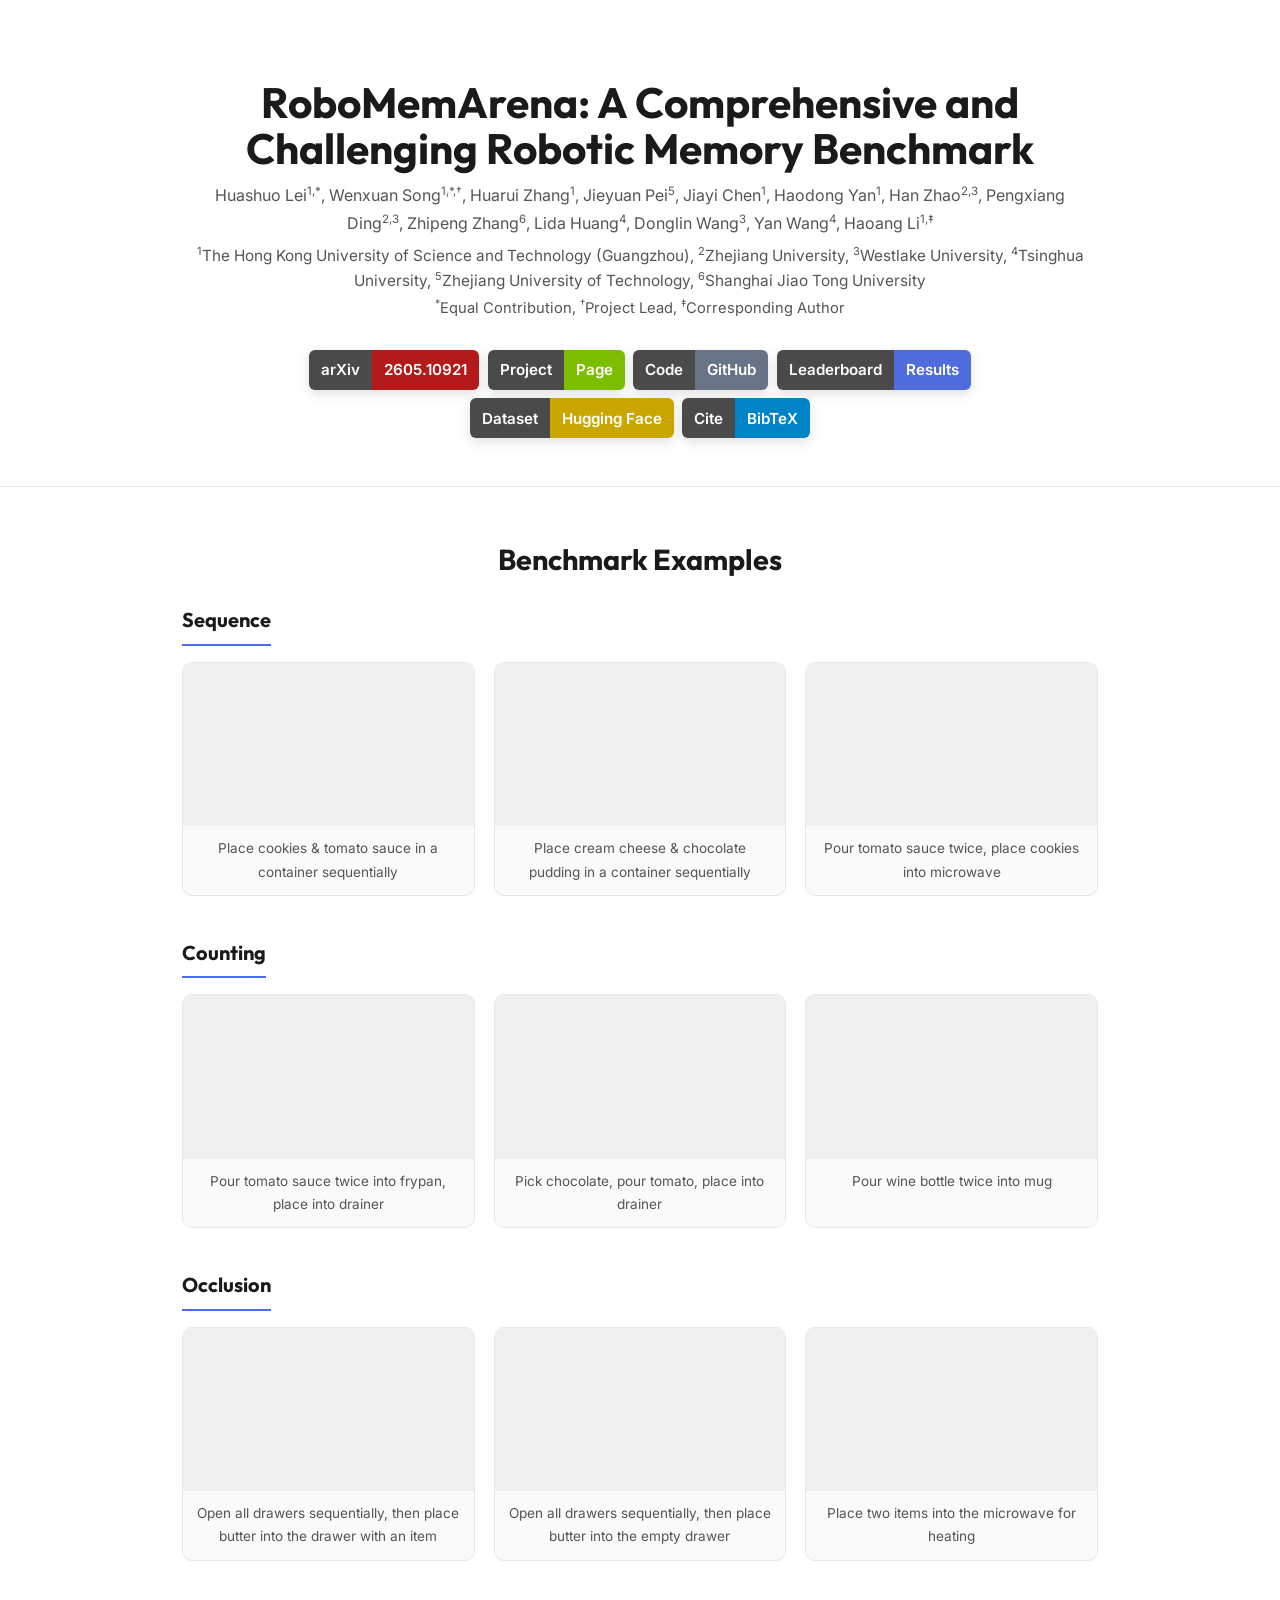
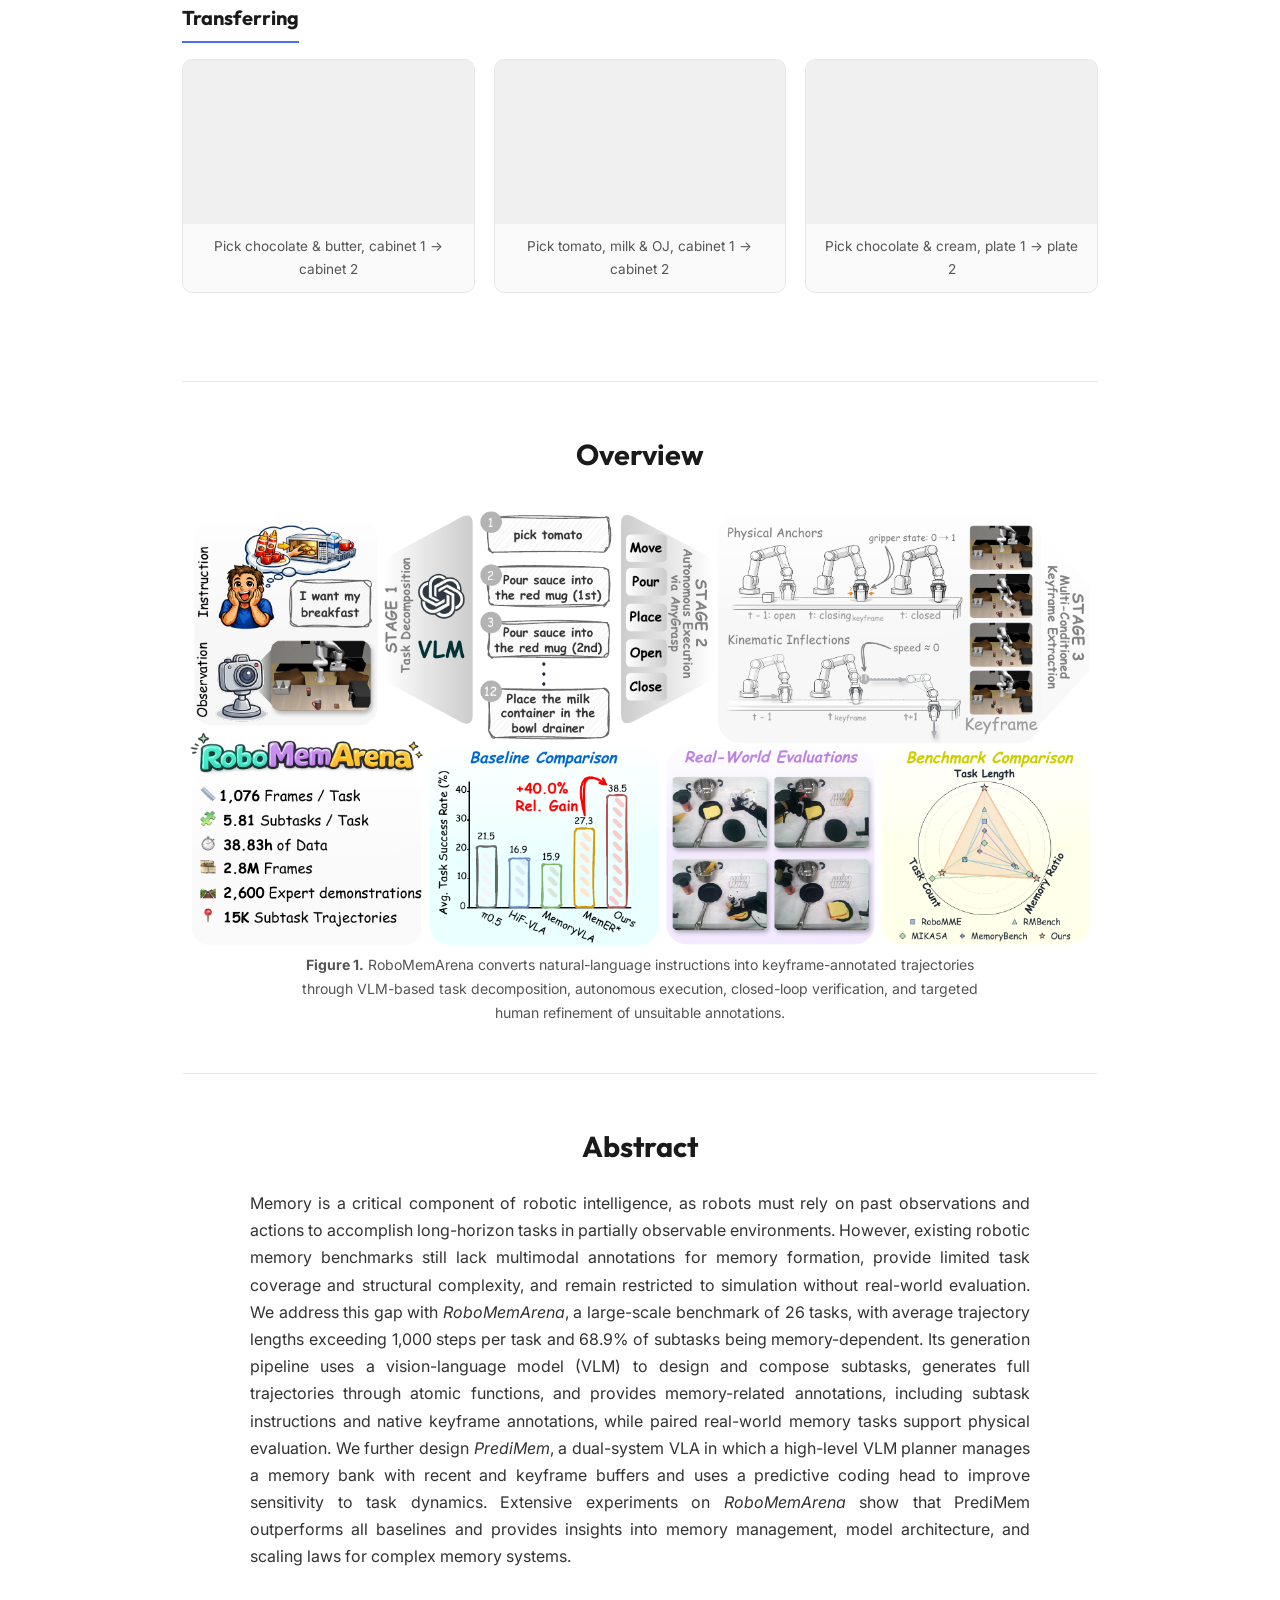
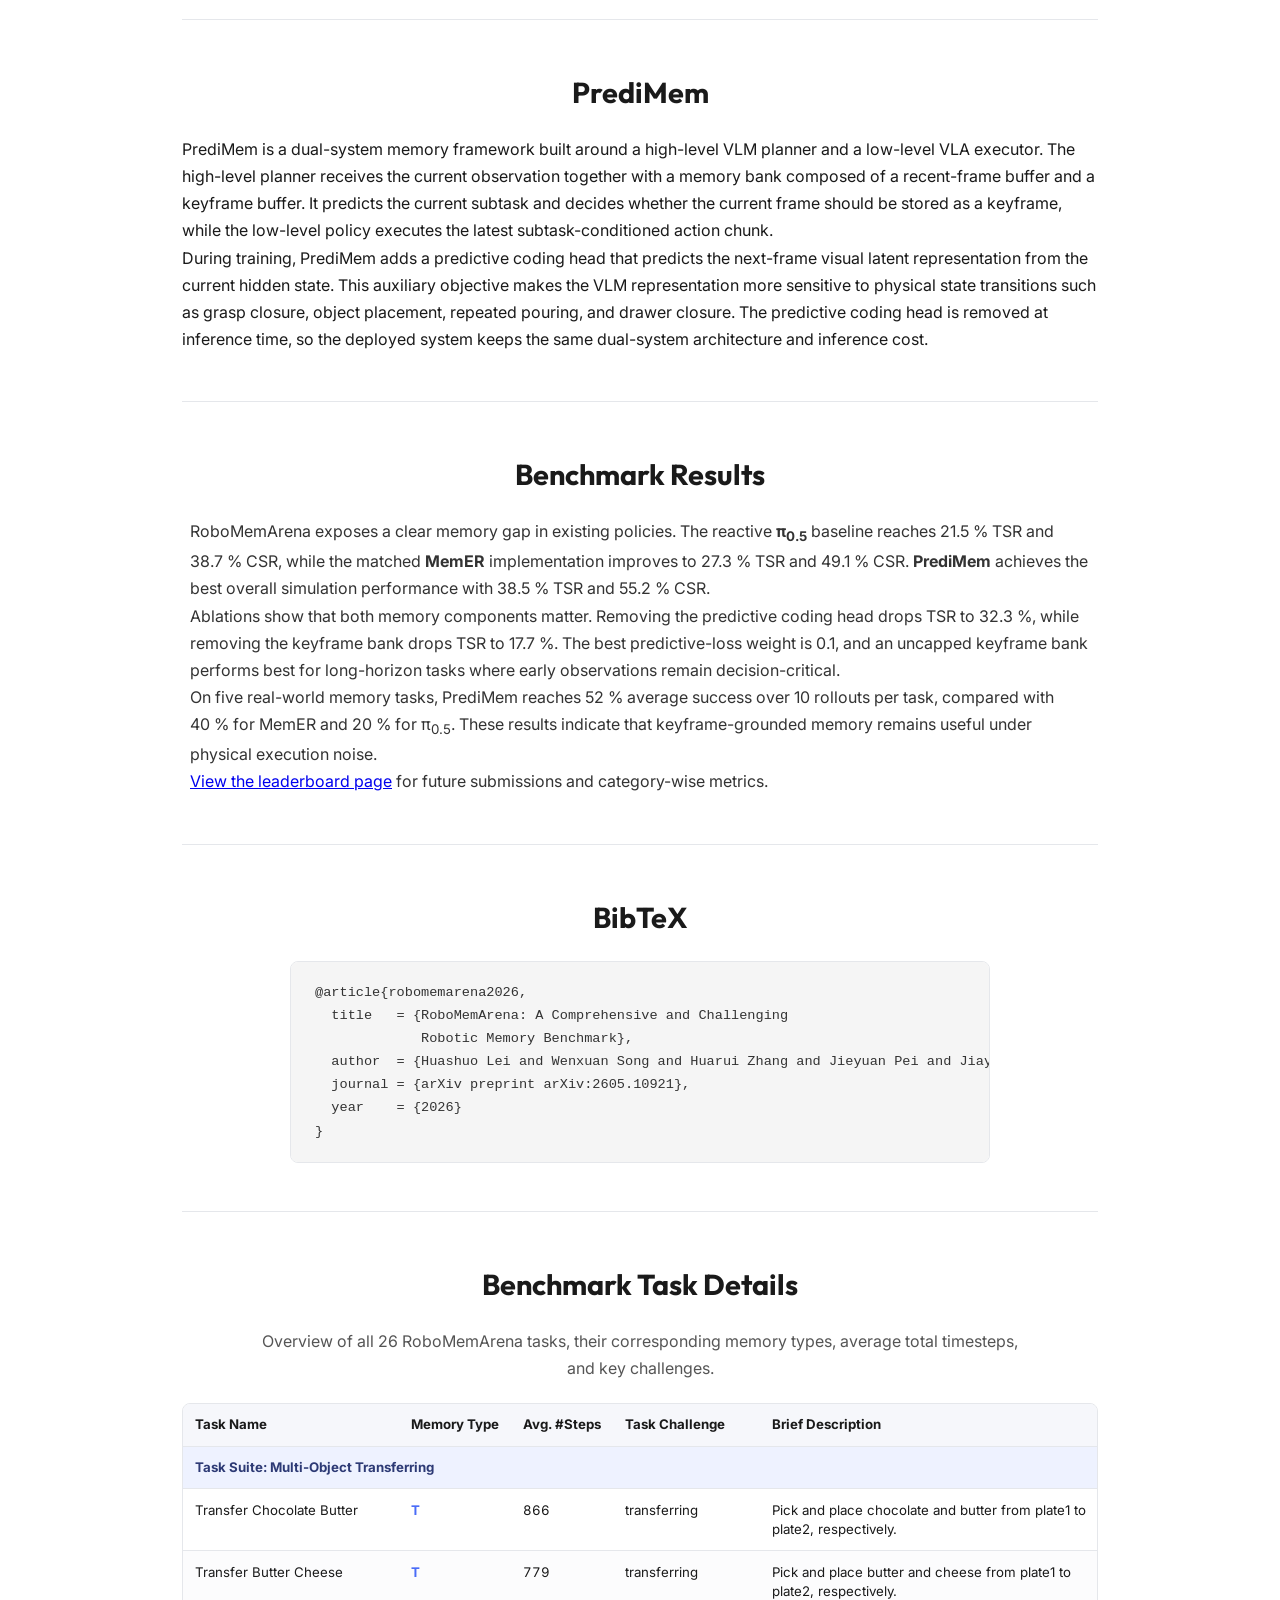
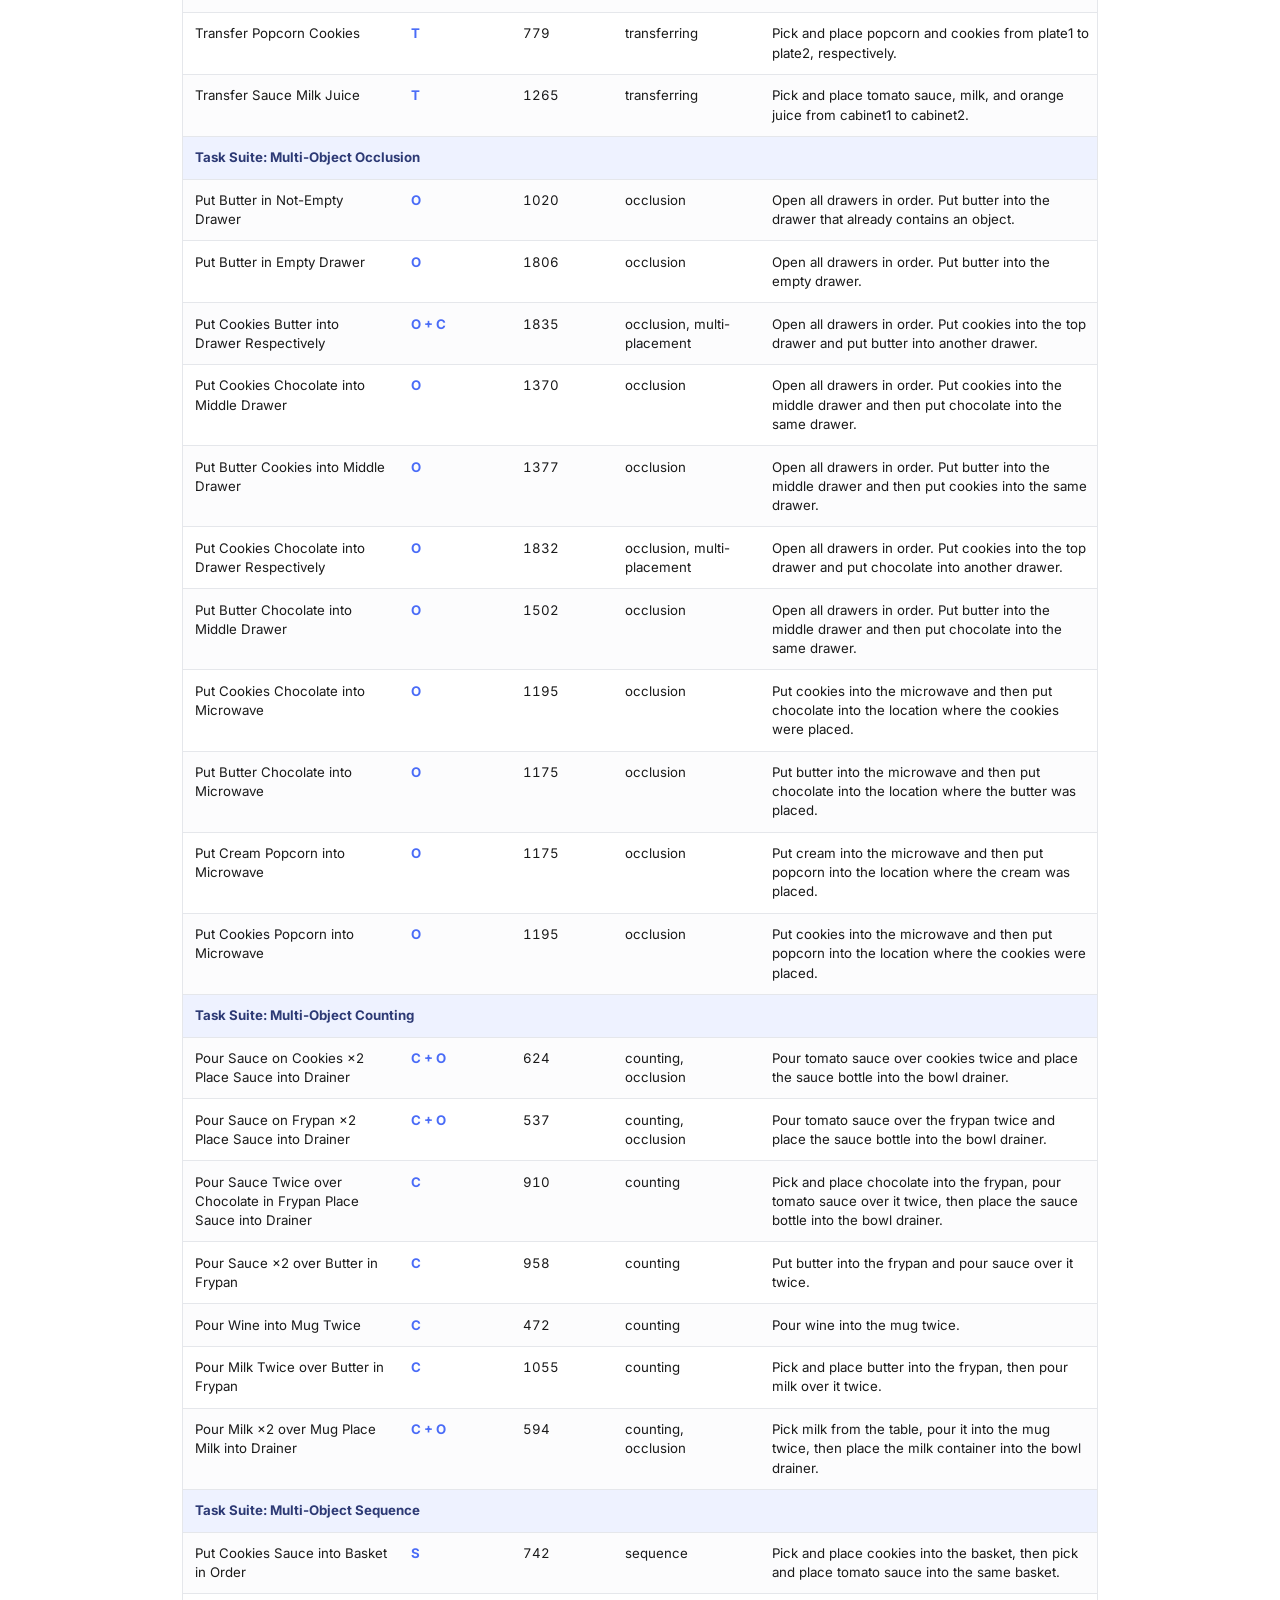
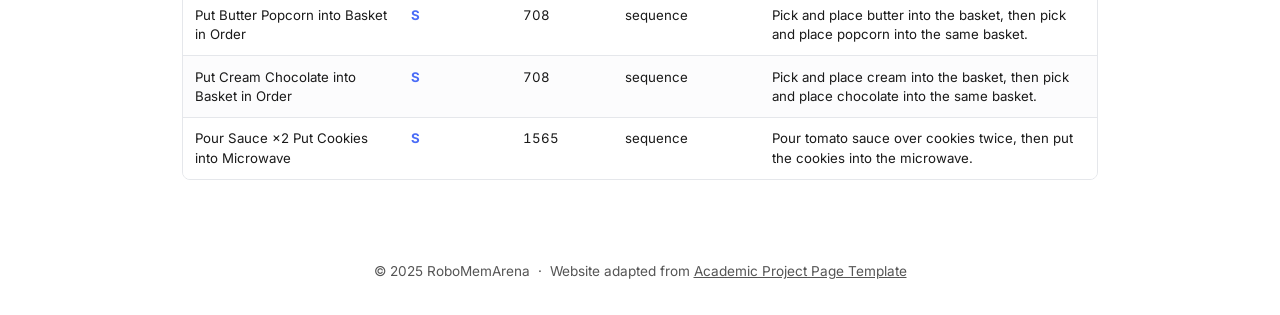
==== index.html @ 5d60f378 "Initial snapshot" ====
<!DOCTYPE html>
<html lang="en">

<head>
    <meta charset="UTF-8">
    <meta name="viewport" content="width=device-width, initial-scale=1.0">
    <title>RoboMemArena: A Comprehensive and Challenging Robotic Memory Benchmark</title>
    <meta name="description"
        content="RoboMemArena: a comprehensive and challenging robotic memory benchmark with 26 tasks across four memory-demand categories and keyframe-annotated expert trajectories.">
    <link rel="stylesheet" href="style.css">
    <link rel="preconnect" href="https://fonts.googleapis.com">
    <link rel="preconnect" href="https://fonts.gstatic.com" crossorigin>
    <link
        href="https://fonts.googleapis.com/css2?family=Inter:wght@300;400;600;700&family=Outfit:wght@400;700&display=swap"
        rel="stylesheet">
</head>

<body>

    <header>
        <div class="container">
            <h1>RoboMemArena: A Comprehensive and Challenging Robotic Memory Benchmark</h1>
            <p class="authors">
                Huashuo Lei<sup>1,*</sup>, Wenxuan Song<sup>1,*,&dagger;</sup>, Huarui Zhang<sup>1</sup>,
                Jieyuan Pei<sup>5</sup>, Jiayi Chen<sup>1</sup>, Haodong Yan<sup>1</sup>,
                Han Zhao<sup>2,3</sup>, Pengxiang Ding<sup>2,3</sup>, Zhipeng Zhang<sup>6</sup>,
                Lida Huang<sup>4</sup>, Donglin Wang<sup>3</sup>, Yan Wang<sup>4</sup>, Haoang Li<sup>1,&#8225;</sup>
            </p>
            <p class="affiliations">
                <sup>1</sup>The Hong Kong University of Science and Technology (Guangzhou), <sup>2</sup>Zhejiang University,
                <sup>3</sup>Westlake University, <sup>4</sup>Tsinghua University,
                <sup>5</sup>Zhejiang University of Technology, <sup>6</sup>Shanghai Jiao Tong University
            </p>
            <p class="author-notes">
                <sup>*</sup>Equal Contribution, <sup>&dagger;</sup>Project Lead, <sup>&#8225;</sup>Corresponding Author
            </p>
            <div class="resource-links" aria-label="RoboMemArena resources">
                <a href="https://arxiv.org/abs/2605.10921" class="resource-pill resource-red" target="_blank" rel="noopener noreferrer">
                    <span class="resource-prefix">arXiv</span>
                    <span class="resource-value">2605.10921</span>
                </a>
                <a href="index.html" class="resource-pill resource-green">
                    <span class="resource-prefix">Project</span>
                    <span class="resource-value">Page</span>
                </a>
                <a href="https://github.com/OpenHelix-Team/RoboMemArena" class="resource-pill resource-slate" target="_blank" rel="noopener noreferrer">
                    <span class="resource-prefix">Code</span>
                    <span class="resource-value">GitHub</span>
                </a>
                <a href="leaderboard.html" class="resource-pill resource-indigo">
                    <span class="resource-prefix">Leaderboard</span>
                    <span class="resource-value">Results</span>
                </a>
                <a href="https://huggingface.co/datasets/RoboMemArenaBenchmark/RoboMemArena" class="resource-pill resource-gold" target="_blank" rel="noopener noreferrer">
                    <span class="resource-prefix">Dataset</span>
                    <span class="resource-value">Hugging Face</span>
                </a>
                <a href="#bibtex" class="resource-pill resource-blue">
                    <span class="resource-prefix">Cite</span>
                    <span class="resource-value">BibTeX</span>
                </a>
            </div>
        </div>
    </header>

    <main class="container">

        <!-- ═══ Benchmark Examples (first) ═══ -->
        <section id="benchmark">
            <h2>Benchmark Examples</h2>

            <div class="category">
                <h3>Sequence</h3>
                <div class="video-grid">
                    <div class="video-item">
                        <video src="videos/task1.mp4" muted loop playsinline></video>
                        <p>Place cookies &amp; tomato sauce in a container sequentially</p>
                    </div>
                    <div class="video-item">
                        <video src="videos/task2.mp4" muted loop playsinline></video>
                        <p>Place cream cheese &amp; chocolate pudding in a container sequentially</p>
                    </div>
                    <div class="video-item">
                        <video src="videos/task3.mp4" muted loop playsinline></video>
                        <p>Pour tomato sauce twice, place cookies into microwave</p>
                    </div>
                </div>
            </div>

            <div class="category">
                <h3>Counting</h3>
                <div class="video-grid">
                    <div class="video-item">
                        <video src="videos/task4.mp4" muted loop playsinline></video>
                        <p>Pour tomato sauce twice into frypan, place into drainer</p>
                    </div>
                    <div class="video-item">
                        <video src="videos/task5.mp4" muted loop playsinline></video>
                        <p>Pick chocolate, pour tomato, place into drainer</p>
                    </div>
                    <div class="video-item">
                        <video src="videos/task6.mp4" muted loop playsinline></video>
                        <p>Pour wine bottle twice into mug</p>
                    </div>
                </div>
            </div>

            <div class="category">
                <h3>Occlusion</h3>
                <div class="video-grid">
                    <div class="video-item">
                        <video src="videos/task7.mp4" muted loop playsinline></video>
                        <p>Open all drawers sequentially, then place butter into the drawer with an item</p>
                    </div>
                    <div class="video-item">
                        <video src="videos/task8.mp4" muted loop playsinline></video>
                        <p>Open all drawers sequentially, then place butter into the empty drawer</p>
                    </div>
                    <div class="video-item">
                        <video src="videos/task9.mp4" muted loop playsinline></video>
                        <p>Place two items into the microwave for heating</p>
                    </div>
                </div>
            </div>

            <div class="category">
                <h3>Transferring</h3>
                <div class="video-grid">
                    <div class="video-item">
                        <video src="videos/task10.mp4" muted loop playsinline></video>
                        <p>Pick chocolate &amp; butter, cabinet 1 → cabinet 2</p>
                    </div>
                    <div class="video-item">
                        <video src="videos/task11.mp4" muted loop playsinline></video>
                        <p>Pick tomato, milk &amp; OJ, cabinet 1 → cabinet 2</p>
                    </div>
                    <div class="video-item">
                        <video src="videos/task12.mp4" muted loop playsinline></video>
                        <p>Pick chocolate &amp; cream, plate 1 → plate 2</p>
                    </div>
                </div>
            </div>
        </section>

        <!-- ═══ Teaser Figure ═══ -->
        <section id="overview">
            <h2>Overview</h2>
            <img src="figures/overview_teaser.png" alt="RoboMemArena Overview" class="teaser-img">
            <p class="caption"><strong>Figure 1.</strong> RoboMemArena converts natural-language instructions into
                keyframe-annotated trajectories through VLM-based task decomposition, autonomous execution,
                closed-loop verification, and targeted human refinement of unsuitable annotations.</p>
        </section>

        <!-- ═══ Abstract ═══ -->
        <section id="abstract">
            <h2>Abstract</h2>
            <p>
                Memory is a critical component of robotic intelligence, as robots must rely on past observations and
                actions to accomplish long-horizon tasks in partially observable environments. However, existing
                robotic memory benchmarks still lack multimodal annotations for memory formation, provide limited task
                coverage and structural complexity, and remain restricted to simulation without real-world evaluation.
                We address this gap with <em>RoboMemArena</em>, a large-scale benchmark of 26 tasks, with average
                trajectory lengths exceeding 1,000 steps per task and 68.9% of subtasks being memory-dependent. Its
                generation pipeline uses a vision-language model (VLM) to design and compose subtasks, generates full
                trajectories through atomic functions, and provides memory-related annotations, including subtask
                instructions and native keyframe annotations, while paired real-world memory tasks support physical
                evaluation. We further design <em>PrediMem</em>, a dual-system VLA in which a high-level VLM planner
                manages a memory bank with recent and keyframe buffers and uses a predictive coding head to improve
                sensitivity to task dynamics. Extensive experiments on <em>RoboMemArena</em> show that PrediMem
                outperforms all baselines and provides insights into memory management, model architecture, and scaling
                laws for complex memory systems.
            </p>
        </section>

        <!-- ═══ Method ═══ -->
        <section id="method">
            <h2>PrediMem</h2>
            <p>
                PrediMem is a dual-system memory framework built around a high-level VLM planner and a low-level VLA
                executor. The high-level planner receives the current observation together with a memory bank composed
                of a recent-frame buffer and a keyframe buffer. It predicts the current subtask and decides whether the
                current frame should be stored as a keyframe, while the low-level policy executes the latest
                subtask-conditioned action chunk.
            </p>
            <p>
                During training, PrediMem adds a predictive coding head that predicts the next-frame visual latent
                representation from the current hidden state. This auxiliary objective makes the VLM representation more
                sensitive to physical state transitions such as grasp closure, object placement, repeated pouring, and
                drawer closure. The predictive coding head is removed at inference time, so the deployed system keeps
                the same dual-system architecture and inference cost.
            </p>
        </section>

        <!-- ═══ Results ═══ -->
        <section id="results">
            <h2>Benchmark Results</h2>
            <div class="results-content">
                <div class="results-text">
                    <p>
                        RoboMemArena exposes a clear memory gap in existing policies. The reactive
                        <strong>&pi;<sub>0.5</sub></strong> baseline reaches 21.5&nbsp;% TSR and 38.7&nbsp;% CSR, while
                        the matched <strong>MemER</strong> implementation improves to 27.3&nbsp;% TSR and 49.1&nbsp;%
                        CSR. <strong>PrediMem</strong> achieves the best overall simulation performance with
                        38.5&nbsp;% TSR and 55.2&nbsp;% CSR.
                    </p>
                    <p>
                        Ablations show that both memory components matter. Removing the predictive coding head drops
                        TSR to 32.3&nbsp;%, while removing the keyframe bank drops TSR to 17.7&nbsp;%. The best
                        predictive-loss weight is 0.1, and an uncapped keyframe bank performs best for long-horizon
                        tasks where early observations remain decision-critical.
                    </p>
                    <p>
                        On five real-world memory tasks, PrediMem reaches 52&nbsp;% average success over 10 rollouts per
                        task, compared with 40&nbsp;% for MemER and 20&nbsp;% for &pi;<sub>0.5</sub>. These results
                        indicate that keyframe-grounded memory remains useful under physical execution noise.
                    </p>
                    <p><a href="leaderboard.html">View the leaderboard page</a> for future submissions and
                        category-wise metrics.</p>
                </div>
            </div>
        </section>

        <!-- ═══ BibTeX ═══ -->
        <section id="bibtex">
            <h2>BibTeX</h2>
            <pre><code>@article{robomemarena2026,
  title   = {RoboMemArena: A Comprehensive and Challenging
             Robotic Memory Benchmark},
  author  = {Huashuo Lei and Wenxuan Song and Huarui Zhang and Jieyuan Pei and Jiayi Chen and Haodong Yan and Han Zhao and Pengxiang Ding and Zhipeng Zhang and Lida Huang and Donglin Wang and Yan Wang and Haoang Li},
  journal = {arXiv preprint arXiv:2605.10921},
  year    = {2026}
}</code></pre>
        </section>

        <!-- ═══ Benchmark Task Details ═══ -->
        <section id="task-details">
            <h2>Benchmark Task Details</h2>
            <p class="section-intro">
                Overview of all 26 RoboMemArena tasks, their corresponding memory types, average total timesteps, and
                key challenges.
            </p>
            <div class="task-table-wrapper">
                <table class="task-table">
                    <thead>
                        <tr>
                            <th>Task Name</th>
                            <th>Memory Type</th>
                            <th>Avg. #Steps</th>
                            <th>Task Challenge</th>
                            <th>Brief Description</th>
                        </tr>
                    </thead>
                    <tbody>
                        <tr class="suite-row">
                            <td colspan="5">Task Suite: Multi-Object Transferring</td>
                        </tr>
                        <tr>
                            <td>Transfer Chocolate Butter</td>
                            <td class="memory-type">T</td>
                            <td class="steps">866</td>
                            <td>transferring</td>
                            <td>Pick and place chocolate and butter from plate1 to plate2, respectively.</td>
                        </tr>
                        <tr>
                            <td>Transfer Butter Cheese</td>
                            <td class="memory-type">T</td>
                            <td class="steps">779</td>
                            <td>transferring</td>
                            <td>Pick and place butter and cheese from plate1 to plate2, respectively.</td>
                        </tr>
                        <tr>
                            <td>Transfer Popcorn Cookies</td>
                            <td class="memory-type">T</td>
                            <td class="steps">779</td>
                            <td>transferring</td>
                            <td>Pick and place popcorn and cookies from plate1 to plate2, respectively.</td>
                        </tr>
                        <tr>
                            <td>Transfer Sauce Milk Juice</td>
                            <td class="memory-type">T</td>
                            <td class="steps">1265</td>
                            <td>transferring</td>
                            <td>Pick and place tomato sauce, milk, and orange juice from cabinet1 to cabinet2.</td>
                        </tr>

                        <tr class="suite-row">
                            <td colspan="5">Task Suite: Multi-Object Occlusion</td>
                        </tr>
                        <tr>
                            <td>Put Butter in Not-Empty Drawer</td>
                            <td class="memory-type">O</td>
                            <td class="steps">1020</td>
                            <td>occlusion</td>
                            <td>Open all drawers in order. Put butter into the drawer that already contains an object.</td>
                        </tr>
                        <tr>
                            <td>Put Butter in Empty Drawer</td>
                            <td class="memory-type">O</td>
                            <td class="steps">1806</td>
                            <td>occlusion</td>
                            <td>Open all drawers in order. Put butter into the empty drawer.</td>
                        </tr>
                        <tr>
                            <td>Put Cookies Butter into Drawer Respectively</td>
                            <td class="memory-type">O + C</td>
                            <td class="steps">1835</td>
                            <td>occlusion, multi-placement</td>
                            <td>Open all drawers in order. Put cookies into the top drawer and put butter into another drawer.</td>
                        </tr>
                        <tr>
                            <td>Put Cookies Chocolate into Middle Drawer</td>
                            <td class="memory-type">O</td>
                            <td class="steps">1370</td>
                            <td>occlusion</td>
                            <td>Open all drawers in order. Put cookies into the middle drawer and then put chocolate into the same drawer.</td>
                        </tr>
                        <tr>
                            <td>Put Butter Cookies into Middle Drawer</td>
                            <td class="memory-type">O</td>
                            <td class="steps">1377</td>
                            <td>occlusion</td>
                            <td>Open all drawers in order. Put butter into the middle drawer and then put cookies into the same drawer.</td>
                        </tr>
                        <tr>
                            <td>Put Cookies Chocolate into Drawer Respectively</td>
                            <td class="memory-type">O</td>
                            <td class="steps">1832</td>
                            <td>occlusion, multi-placement</td>
                            <td>Open all drawers in order. Put cookies into the top drawer and put chocolate into another drawer.</td>
                        </tr>
                        <tr>
                            <td>Put Butter Chocolate into Middle Drawer</td>
                            <td class="memory-type">O</td>
                            <td class="steps">1502</td>
                            <td>occlusion</td>
                            <td>Open all drawers in order. Put butter into the middle drawer and then put chocolate into the same drawer.</td>
                        </tr>
                        <tr>
                            <td>Put Cookies Chocolate into Microwave</td>
                            <td class="memory-type">O</td>
                            <td class="steps">1195</td>
                            <td>occlusion</td>
                            <td>Put cookies into the microwave and then put chocolate into the location where the cookies were placed.</td>
                        </tr>
                        <tr>
                            <td>Put Butter Chocolate into Microwave</td>
                            <td class="memory-type">O</td>
                            <td class="steps">1175</td>
                            <td>occlusion</td>
                            <td>Put butter into the microwave and then put chocolate into the location where the butter was placed.</td>
                        </tr>
                        <tr>
                            <td>Put Cream Popcorn into Microwave</td>
                            <td class="memory-type">O</td>
                            <td class="steps">1175</td>
                            <td>occlusion</td>
                            <td>Put cream into the microwave and then put popcorn into the location where the cream was placed.</td>
                        </tr>
                        <tr>
                            <td>Put Cookies Popcorn into Microwave</td>
                            <td class="memory-type">O</td>
                            <td class="steps">1195</td>
                            <td>occlusion</td>
                            <td>Put cookies into the microwave and then put popcorn into the location where the cookies were placed.</td>
                        </tr>

                        <tr class="suite-row">
                            <td colspan="5">Task Suite: Multi-Object Counting</td>
                        </tr>
                        <tr>
                            <td>Pour Sauce on Cookies &times;2 Place Sauce into Drainer</td>
                            <td class="memory-type">C + O</td>
                            <td class="steps">624</td>
                            <td>counting, occlusion</td>
                            <td>Pour tomato sauce over cookies twice and place the sauce bottle into the bowl drainer.</td>
                        </tr>
                        <tr>
                            <td>Pour Sauce on Frypan &times;2 Place Sauce into Drainer</td>
                            <td class="memory-type">C + O</td>
                            <td class="steps">537</td>
                            <td>counting, occlusion</td>
                            <td>Pour tomato sauce over the frypan twice and place the sauce bottle into the bowl drainer.</td>
                        </tr>
                        <tr>
                            <td>Pour Sauce Twice over Chocolate in Frypan Place Sauce into Drainer</td>
                            <td class="memory-type">C</td>
                            <td class="steps">910</td>
                            <td>counting</td>
                            <td>Pick and place chocolate into the frypan, pour tomato sauce over it twice, then place the sauce bottle into the bowl drainer.</td>
                        </tr>
                        <tr>
                            <td>Pour Sauce &times;2 over Butter in Frypan</td>
                            <td class="memory-type">C</td>
                            <td class="steps">958</td>
                            <td>counting</td>
                            <td>Put butter into the frypan and pour sauce over it twice.</td>
                        </tr>
                        <tr>
                            <td>Pour Wine into Mug Twice</td>
                            <td class="memory-type">C</td>
                            <td class="steps">472</td>
                            <td>counting</td>
                            <td>Pour wine into the mug twice.</td>
                        </tr>
                        <tr>
                            <td>Pour Milk Twice over Butter in Frypan</td>
                            <td class="memory-type">C</td>
                            <td class="steps">1055</td>
                            <td>counting</td>
                            <td>Pick and place butter into the frypan, then pour milk over it twice.</td>
                        </tr>
                        <tr>
                            <td>Pour Milk &times;2 over Mug Place Milk into Drainer</td>
                            <td class="memory-type">C + O</td>
                            <td class="steps">594</td>
                            <td>counting, occlusion</td>
                            <td>Pick milk from the table, pour it into the mug twice, then place the milk container into the bowl drainer.</td>
                        </tr>

                        <tr class="suite-row">
                            <td colspan="5">Task Suite: Multi-Object Sequence</td>
                        </tr>
                        <tr>
                            <td>Put Cookies Sauce into Basket in Order</td>
                            <td class="memory-type">S</td>
                            <td class="steps">742</td>
                            <td>sequence</td>
                            <td>Pick and place cookies into the basket, then pick and place tomato sauce into the same basket.</td>
                        </tr>
                        <tr>
                            <td>Put Butter Popcorn into Basket in Order</td>
                            <td class="memory-type">S</td>
                            <td class="steps">708</td>
                            <td>sequence</td>
                            <td>Pick and place butter into the basket, then pick and place popcorn into the same basket.</td>
                        </tr>
                        <tr>
                            <td>Put Cream Chocolate into Basket in Order</td>
                            <td class="memory-type">S</td>
                            <td class="steps">708</td>
                            <td>sequence</td>
                            <td>Pick and place cream into the basket, then pick and place chocolate into the same basket.</td>
                        </tr>
                        <tr>
                            <td>Pour Sauce &times;2 Put Cookies into Microwave</td>
                            <td class="memory-type">S</td>
                            <td class="steps">1565</td>
                            <td>sequence</td>
                            <td>Pour tomato sauce over cookies twice, then put the cookies into the microwave.</td>
                        </tr>
                    </tbody>
                </table>
            </div>
        </section>

    </main>

    <footer>
        <p>&copy; 2025 RoboMemArena &nbsp;·&nbsp; Website adapted from <a
                href="https://github.com/Diffusion-CoT/reflection2perfection">Academic Project Page Template</a></p>
    </footer>

    <script>
        document.querySelectorAll('video').forEach(v => {
            v.playbackRate = 5;
            v.parentElement.addEventListener('mouseenter', () => { v.playbackRate = 5; v.play(); });
            v.parentElement.addEventListener('mouseleave', () => { v.pause(); v.currentTime = 0; });
        });
    </script>

</body>

</html>
---- style.css ----
:root {
    --bg: #ffffff;
    --text: #1a1a1a;
    --text-secondary: #555;
    --accent: #4a6cf7;
    --border: #e5e7eb;
    --card-bg: #fafafa;
}

* {
    margin: 0;
    padding: 0;
    box-sizing: border-box;
}

body {
    background: var(--bg);
    color: var(--text);
    font-family: 'Inter', -apple-system, BlinkMacSystemFont, sans-serif;
    line-height: 1.7;
    font-size: 16px;
}

h1,
h2,
h3 {
    font-family: 'Outfit', sans-serif;
    font-weight: 700;
}

.container {
    max-width: 980px;
    margin: 0 auto;
    padding: 0 2rem;
}

/* ─── Header ─── */
header {
    padding: 5rem 0 3rem;
    text-align: center;
    border-bottom: 1px solid var(--border);
}

header h1 {
    font-size: 2.65rem;
    line-height: 1.08;
    max-width: 920px;
    margin: 0 auto 0.65rem;
    color: var(--text);
}

.subtitle {
    font-size: 1.15rem;
    color: var(--text-secondary);
    max-width: 700px;
    margin: 0 auto 0.8rem;
}

.authors {
    font-size: 1rem;
    color: var(--text-secondary);
    max-width: 900px;
    margin: 0.45rem auto 0.35rem;
}

.authors sup,
.affiliations sup,
.author-notes sup {
    font-size: 0.72em;
    vertical-align: super;
}

.affiliations,
.author-notes {
    color: var(--text-secondary);
    max-width: 900px;
    margin: 0 auto;
}

.affiliations {
    font-size: 0.96rem;
    line-height: 1.55;
}

.author-notes {
    font-size: 0.92rem;
    margin-top: 0.15rem;
    margin-bottom: 1.5rem;
}

.links {
    display: flex;
    gap: 0.8rem;
    justify-content: center;
    flex-wrap: wrap;
}

.resource-links {
    display: flex;
    justify-content: center;
    flex-wrap: wrap;
    gap: 0.55rem;
    max-width: 860px;
    margin: 1.8rem auto 0;
}

.resource-pill {
    display: inline-flex;
    align-items: stretch;
    overflow: hidden;
    border-radius: 6px;
    color: #fff;
    text-decoration: none;
    font-weight: 600;
    font-size: 0.95rem;
    line-height: 1;
    box-shadow: 0 4px 12px rgba(0, 0, 0, 0.12);
    transition: transform 0.18s ease, box-shadow 0.18s ease;
}

.resource-pill:hover {
    transform: translateY(-2px);
    box-shadow: 0 7px 18px rgba(0, 0, 0, 0.16);
}

.resource-pill.resource-disabled {
    cursor: default;
}

.resource-pill.resource-disabled:hover {
    transform: none;
    box-shadow: 0 4px 12px rgba(0, 0, 0, 0.12);
}

.resource-prefix,
.resource-value {
    display: inline-flex;
    align-items: center;
    min-height: 40px;
    padding: 0.55rem 0.75rem;
    white-space: nowrap;
}

.resource-prefix {
    background: #4a4a4a;
}

.resource-red .resource-value {
    background: #b31b1b;
}

.resource-green .resource-value {
    background: #7dbd00;
}

.resource-indigo .resource-value {
    background: #4f6bdc;
}

.resource-gold .resource-value {
    background: #c9a600;
}

.resource-blue .resource-value {
    background: #0084c8;
}

.resource-slate .resource-value {
    background: #697386;
}

.btn {
    padding: 0.55rem 1.4rem;
    border-radius: 6px;
    text-decoration: none;
    font-weight: 600;
    font-size: 0.9rem;
    color: var(--text);
    border: 1px solid var(--border);
    transition: all 0.2s ease;
}

.btn.primary {
    background: var(--accent);
    color: #fff;
    border-color: var(--accent);
}

.btn:hover {
    transform: translateY(-1px);
    box-shadow: 0 4px 12px rgba(0, 0, 0, 0.08);
}

/* ─── Sections ─── */
section {
    padding: 3rem 0;
    border-bottom: 1px solid var(--border);
}

section:last-child {
    border-bottom: none;
}

section h2 {
    font-size: 1.8rem;
    margin-bottom: 1.2rem;
    text-align: center;
}

/* ─── Teaser ─── */
.teaser-img {
    width: 100%;
    max-width: 900px;
    display: block;
    margin: 2rem auto 0.5rem;
    border-radius: 8px;
}

.caption {
    text-align: center;
    font-size: 0.88rem;
    color: var(--text-secondary);
    max-width: 700px;
    margin: 0 auto;
}

/* ─── Abstract ─── */
#abstract p {
    max-width: 780px;
    margin: 0 auto;
    text-align: justify;
    color: #333;
}

/* ─── Video Grid ─── */
.category {
    margin-bottom: 2.5rem;
}

.category h3 {
    font-size: 1.25rem;
    margin-bottom: 1rem;
    padding-bottom: 0.4rem;
    border-bottom: 2px solid var(--accent);
    display: inline-block;
}

.video-grid {
    display: grid;
    grid-template-columns: repeat(3, 1fr);
    gap: 1.2rem;
}

.video-item {
    background: var(--card-bg);
    border: 1px solid var(--border);
    border-radius: 10px;
    overflow: hidden;
    transition: box-shadow 0.2s ease;
}

.video-item:hover {
    box-shadow: 0 6px 20px rgba(0, 0, 0, 0.08);
}

.video-item video {
    width: 100%;
    aspect-ratio: 16/9;
    object-fit: cover;
    display: block;
    background: #f0f0f0;
}

.video-item p {
    padding: 0.7rem 0.8rem;
    font-size: 0.85rem;
    text-align: center;
    color: var(--text-secondary);
}

/* ─── Task Details ─── */
.section-intro {
    max-width: 760px;
    margin: 0 auto 1.3rem;
    text-align: center;
    color: var(--text-secondary);
}

.task-table-wrapper {
    overflow-x: auto;
    border: 1px solid var(--border);
    border-radius: 8px;
    background: #fff;
}

.task-table {
    width: 100%;
    min-width: 920px;
    border-collapse: collapse;
    font-size: 0.83rem;
    line-height: 1.45;
}

.task-table th,
.task-table td {
    padding: 0.7rem 0.75rem;
    border-bottom: 1px solid var(--border);
    text-align: left;
    vertical-align: top;
}

.task-table th {
    background: #f6f7fb;
    color: var(--text);
    font-weight: 700;
    white-space: nowrap;
}

.task-table tbody tr:last-child td {
    border-bottom: none;
}

.task-table tbody tr:not(.suite-row):nth-child(odd) {
    background: #fcfcfd;
}

.suite-row td {
    background: #eef2ff;
    color: #2d3a75;
    font-weight: 700;
    letter-spacing: 0;
}

.memory-type {
    color: var(--accent);
    font-weight: 700;
    white-space: nowrap;
}

.steps {
    text-align: right;
    font-variant-numeric: tabular-nums;
    white-space: nowrap;
}

/* ─── Method ─── */
.method-grid {
    display: grid;
    grid-template-columns: repeat(2, 1fr);
    gap: 1.5rem;
}

.method-card {
    background: var(--card-bg);
    border: 1px solid var(--border);
    border-radius: 10px;
    padding: 1.5rem;
}

.method-card h3 {
    font-size: 1.1rem;
    margin-bottom: 0.5rem;
    color: var(--accent);
}

.method-card p {
    font-size: 0.92rem;
    color: var(--text-secondary);
}

/* ─── Results ─── */
.results-content {
    display: flex;
    gap: 2rem;
    align-items: center;
    max-width: 900px;
    margin: 0 auto;
}

.results-text {
    flex: 1;
}

.results-text p {
    color: #333;
}

/* ─── BibTeX ─── */
pre {
    background: #f5f5f5;
    padding: 1.2rem 1.5rem;
    border-radius: 8px;
    overflow-x: auto;
    font-size: 0.85rem;
    max-width: 700px;
    margin: 0 auto;
    border: 1px solid var(--border);
}

code {
    color: #333;
    font-family: 'SF Mono', 'Fira Code', monospace;
}

/* ─── Footer ─── */
footer {
    text-align: center;
    padding: 2rem;
    font-size: 0.85rem;
    color: var(--text-secondary);
}

footer a {
    color: var(--text-secondary);
}

/* ─── Responsive ─── */
@media (max-width: 768px) {
    header h1 {
        font-size: 2rem;
        max-width: 100%;
    }

    .video-grid {
        grid-template-columns: 1fr;
    }

    .resource-links {
        gap: 0.45rem;
        max-width: 420px;
    }

    .resource-pill {
        font-size: 0.86rem;
    }

    .resource-prefix,
    .resource-value {
        min-height: 36px;
        padding: 0.5rem 0.62rem;
    }

    .method-grid {
        grid-template-columns: 1fr;
    }

    .results-content {
        flex-direction: column;
    }

}
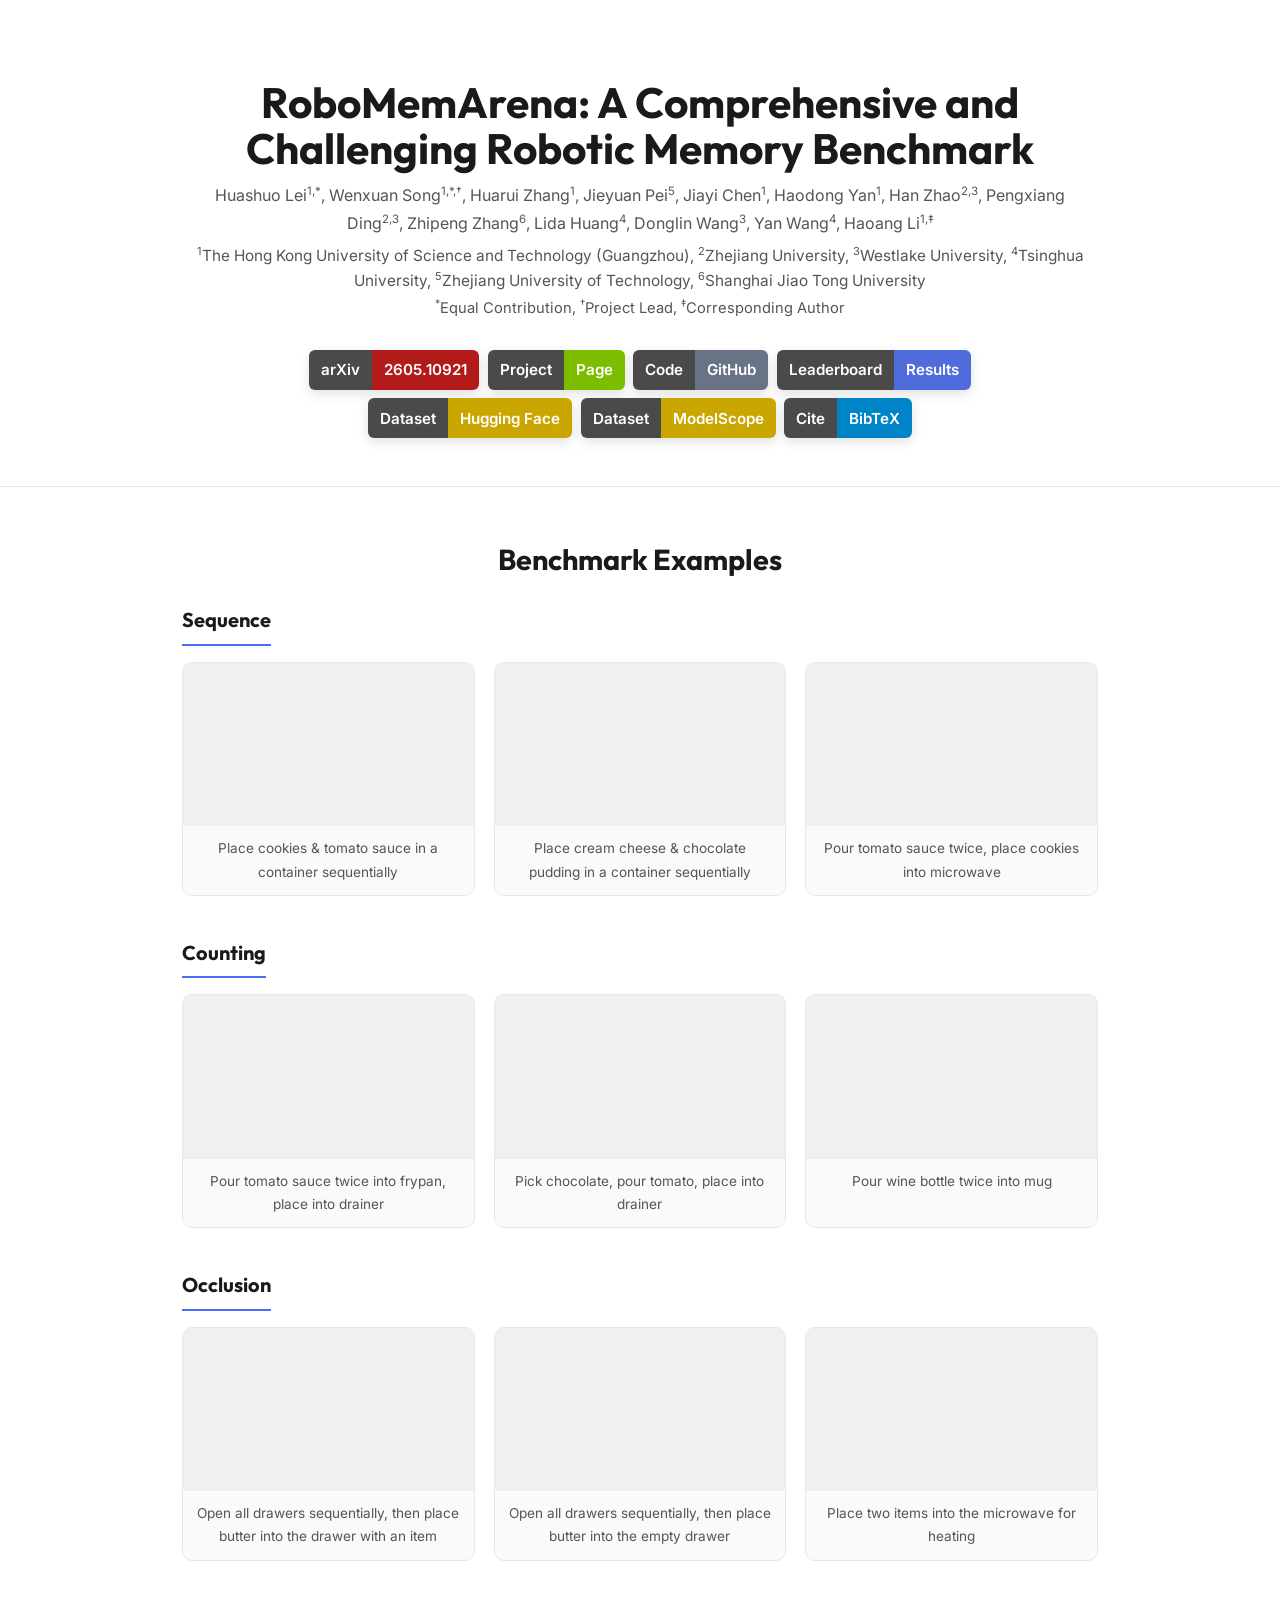
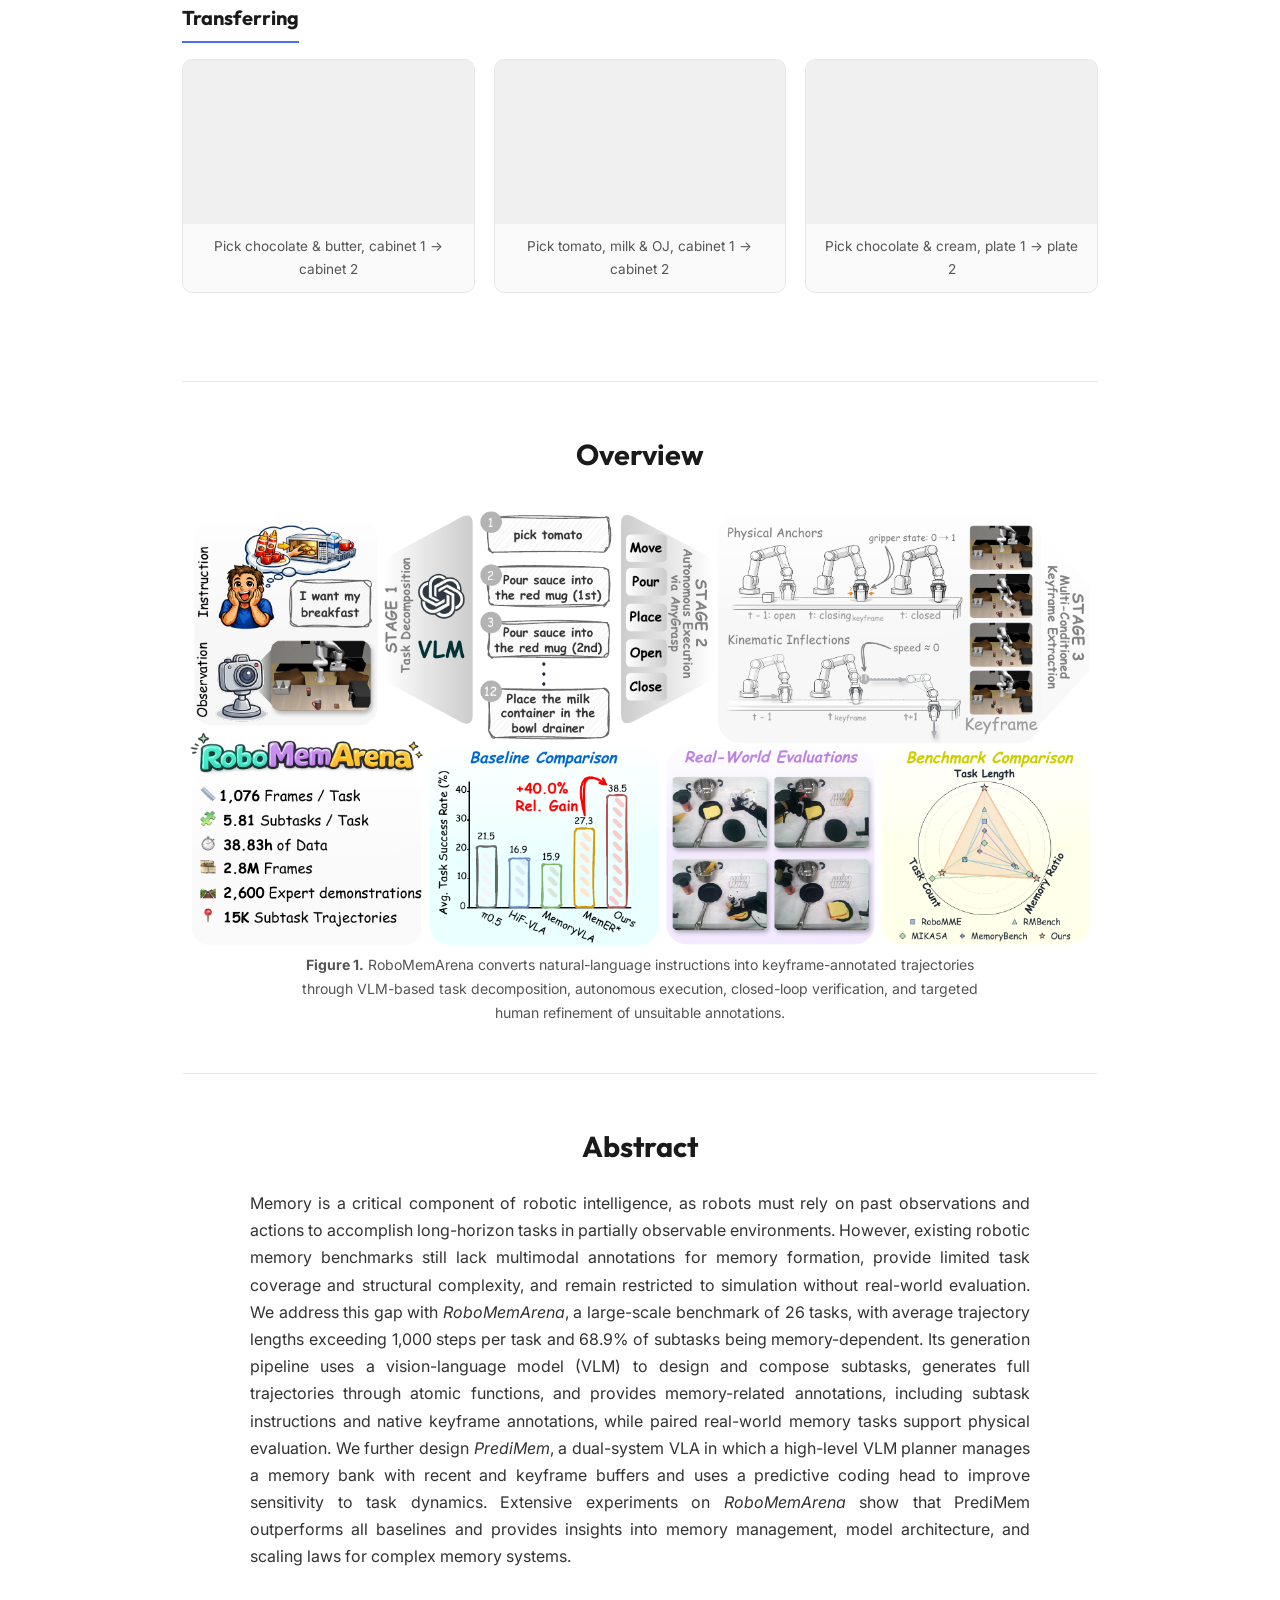
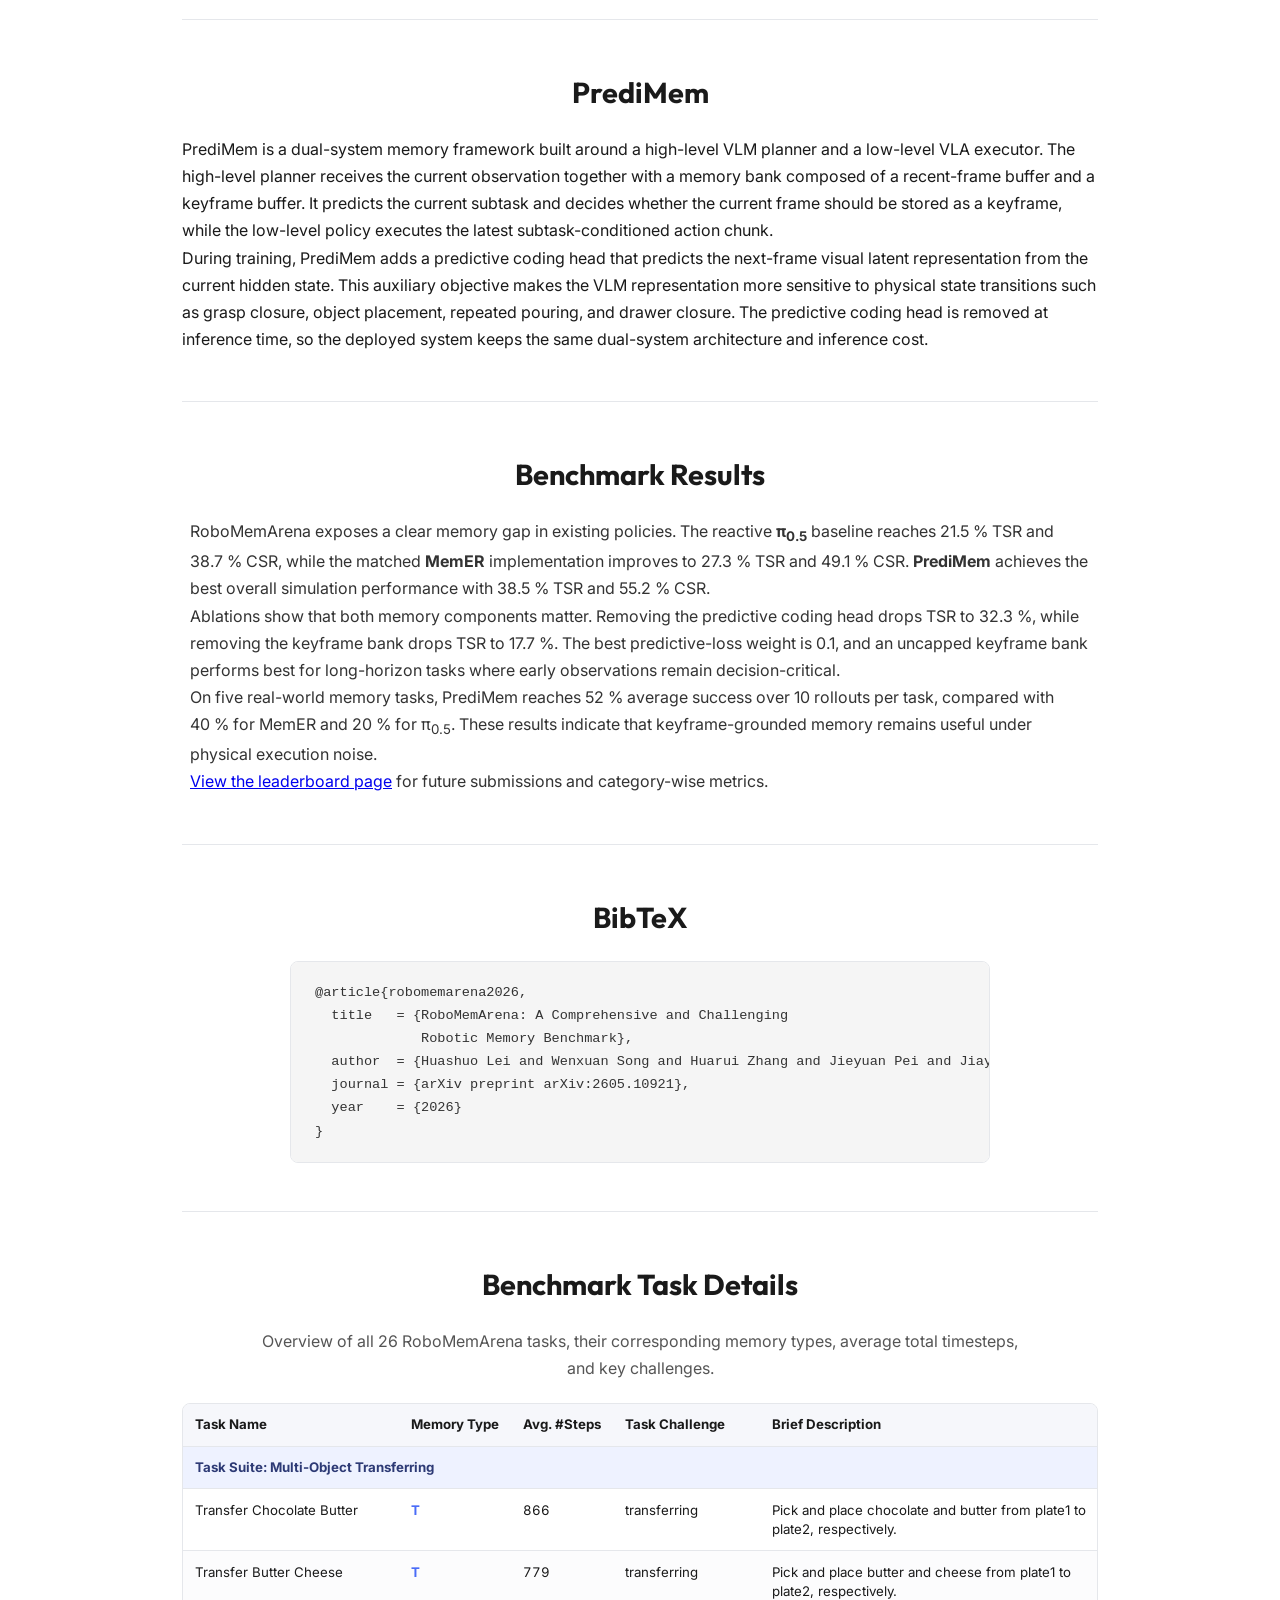
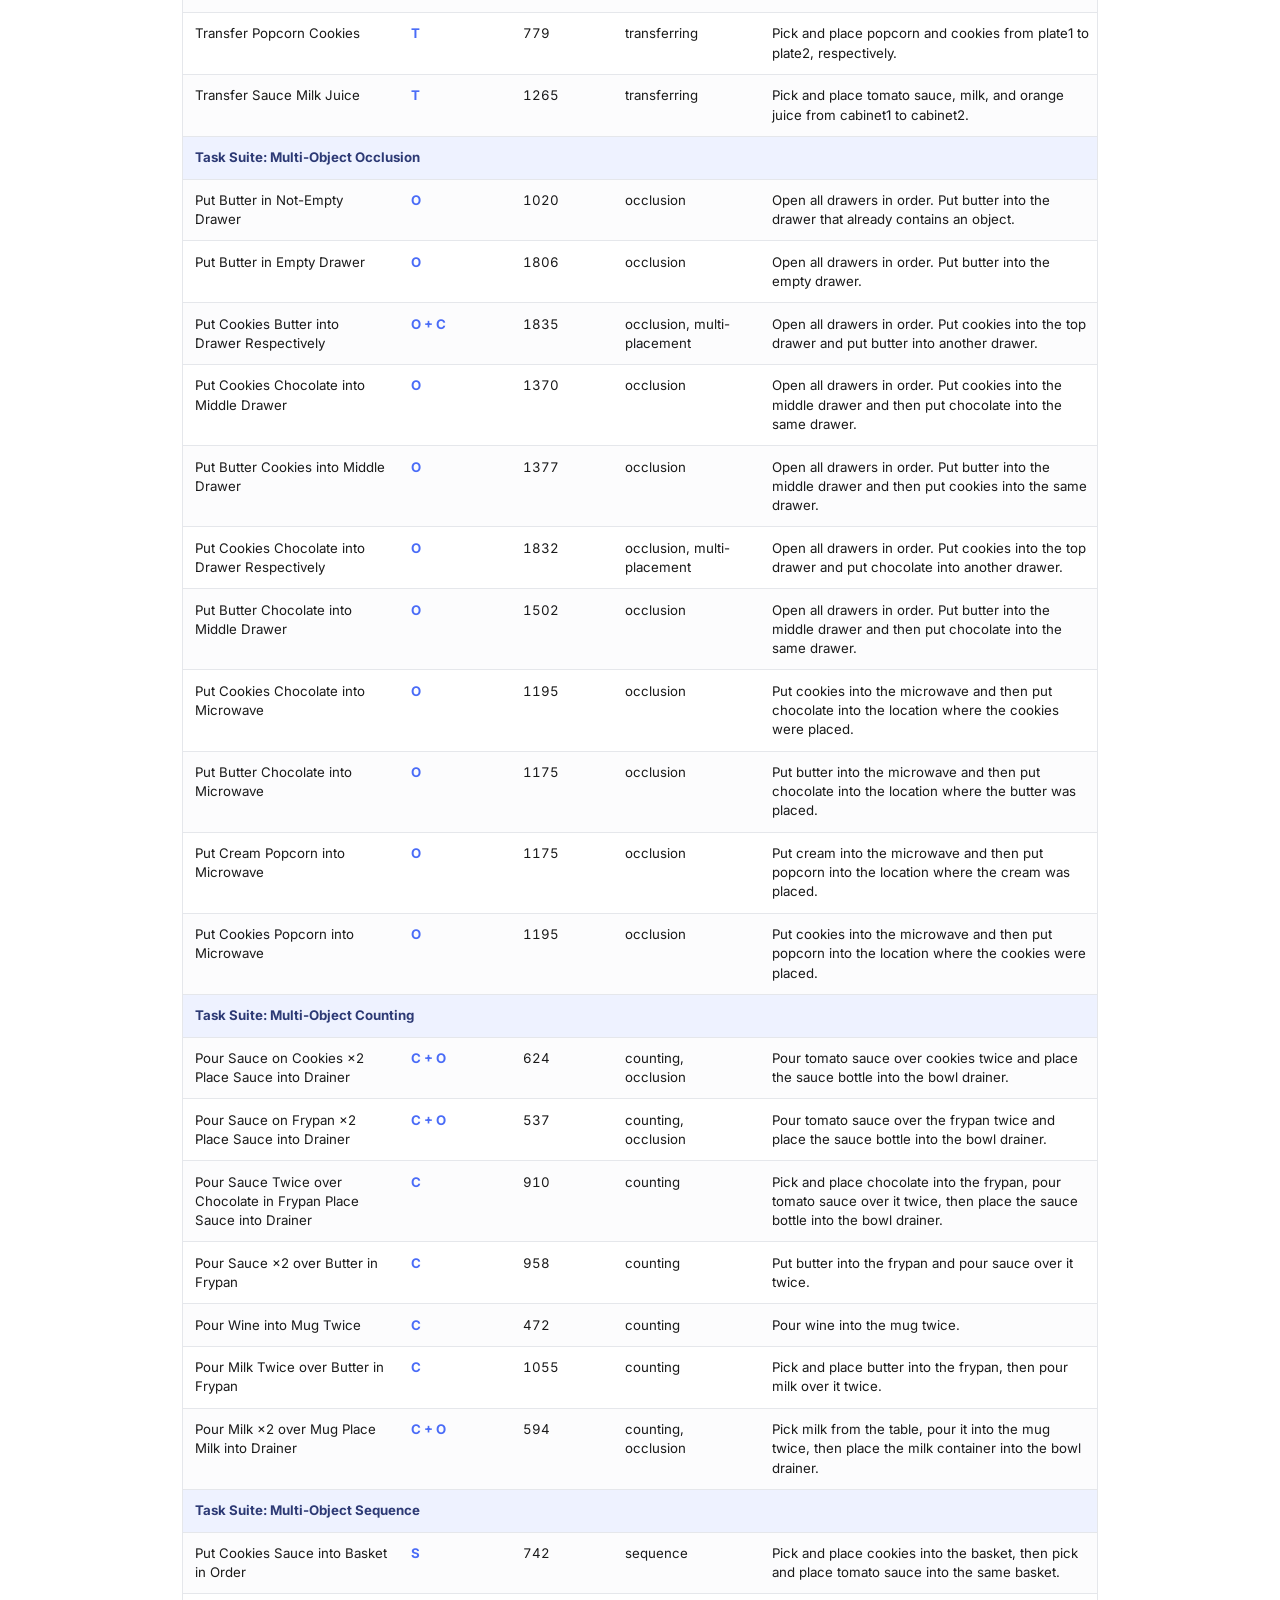
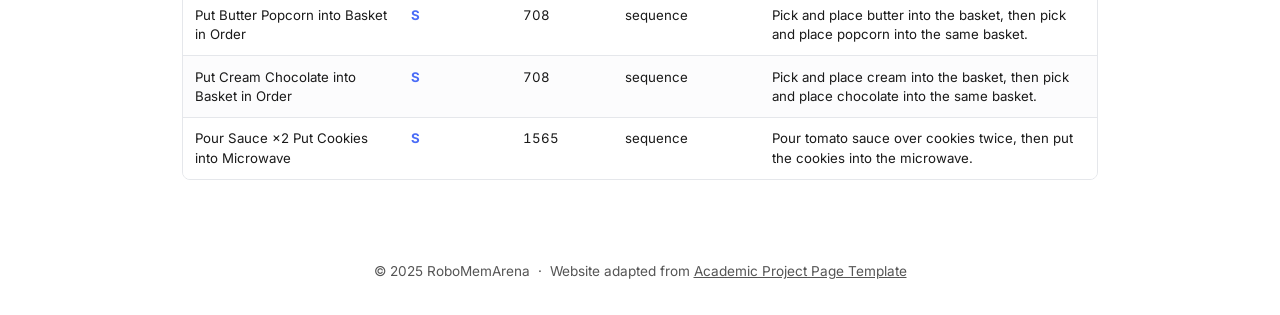
==== commit 32949930: "Add ModelScope dataset link" ====
--- a/index.html
+++ b/index.html
@@ -54,6 +54,10 @@
                 <a href="https://huggingface.co/datasets/RoboMemArenaBenchmark/RoboMemArena" class="resource-pill resource-gold" target="_blank" rel="noopener noreferrer">
                     <span class="resource-prefix">Dataset</span>
                     <span class="resource-value">Hugging Face</span>
+                </a>
+                <a href="https://modelscope.cn/profile/haodong123" class="resource-pill resource-gold" target="_blank" rel="noopener noreferrer">
+                    <span class="resource-prefix">Dataset</span>
+                    <span class="resource-value">ModelScope</span>
                 </a>
                 <a href="#bibtex" class="resource-pill resource-blue">
                     <span class="resource-prefix">Cite</span>
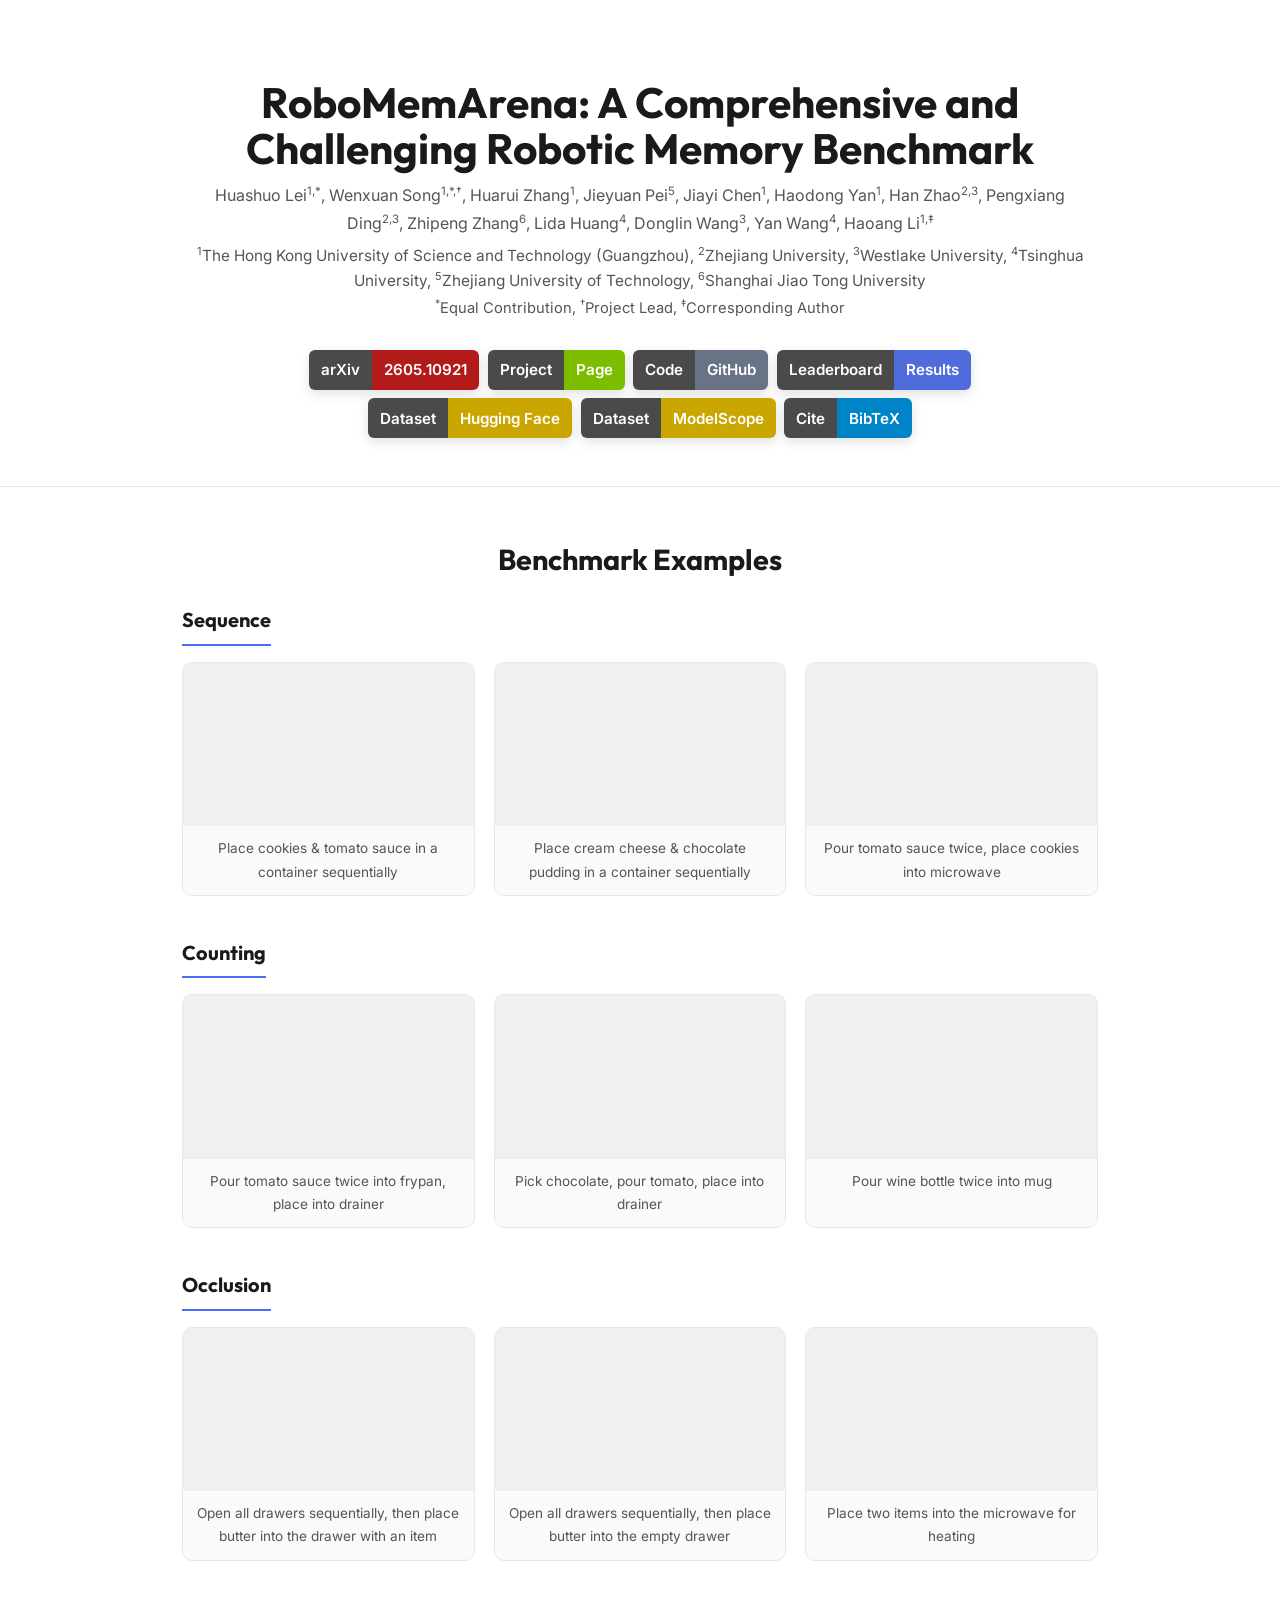
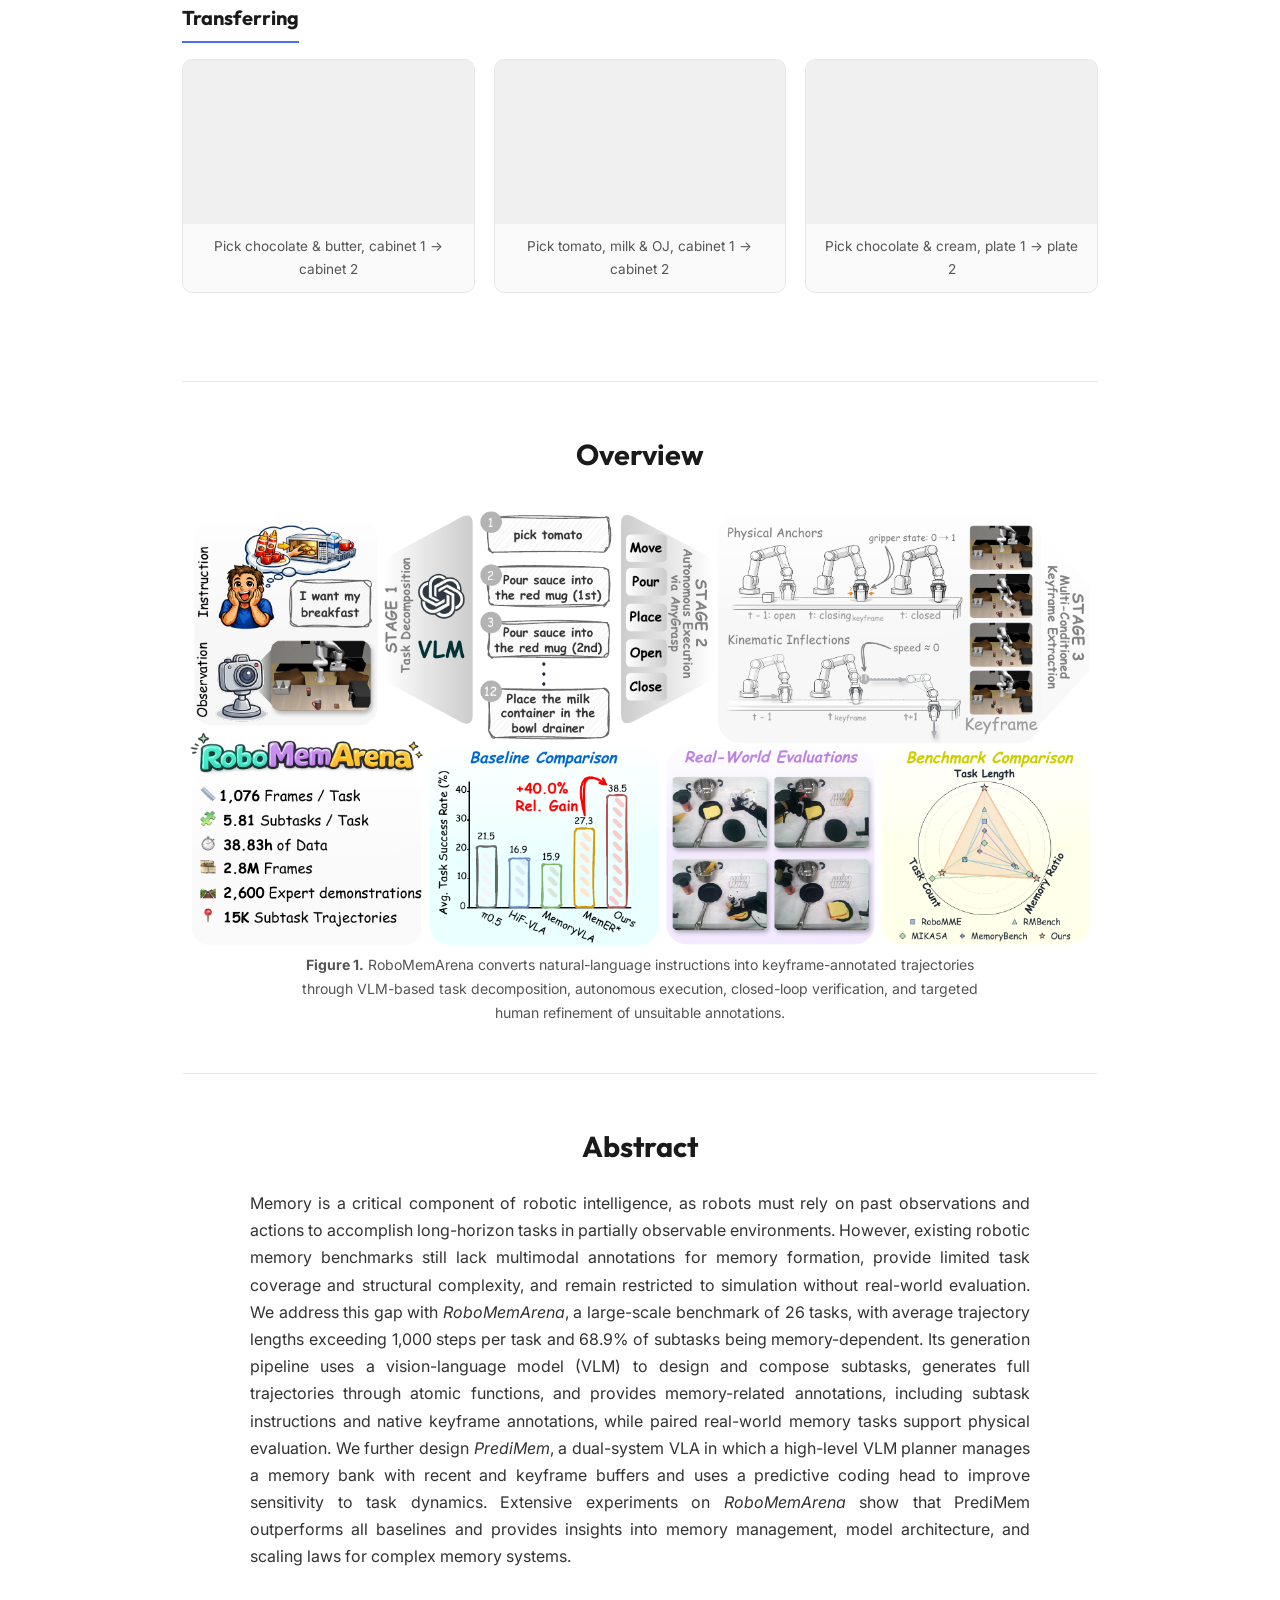
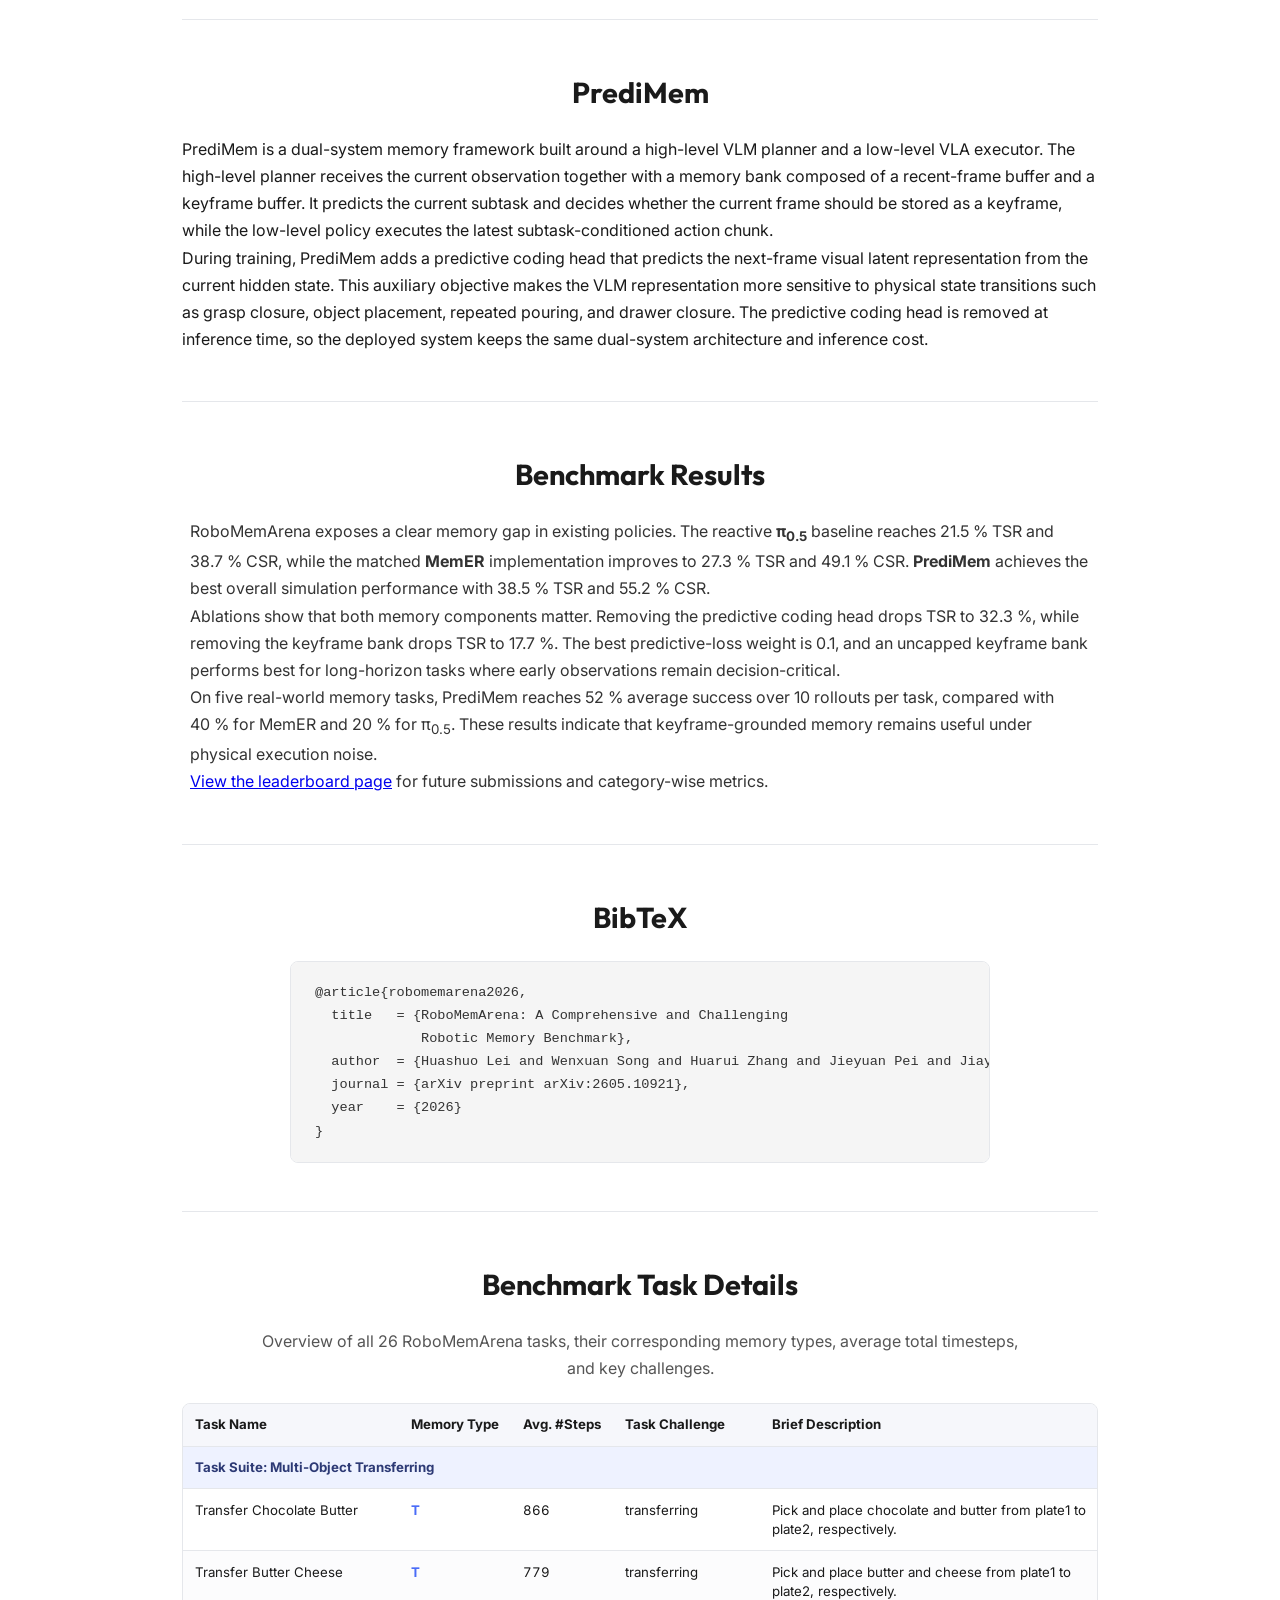
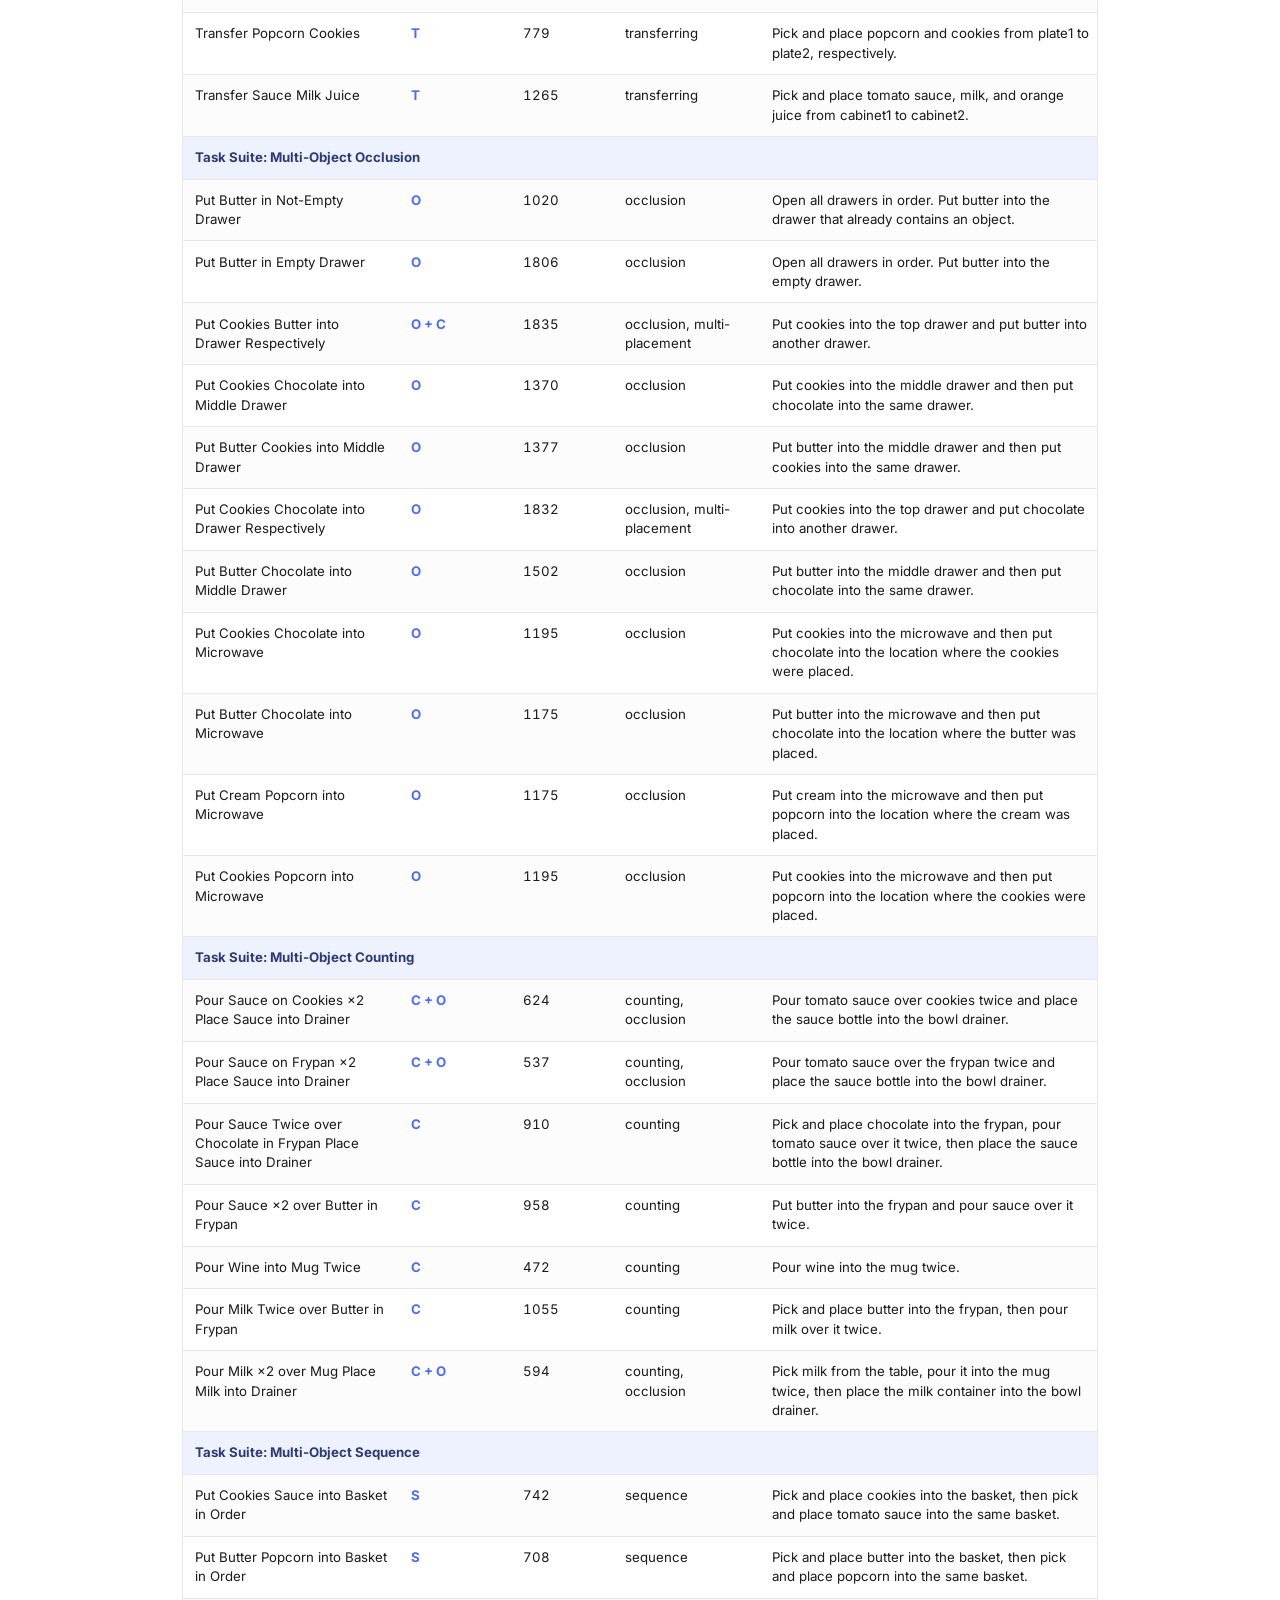
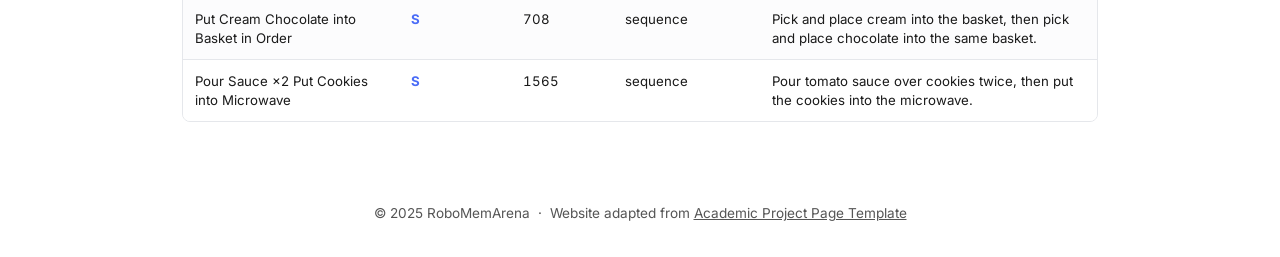
==== commit 69f10f07: "Refine occlusion task descriptions" ====
--- a/index.html
+++ b/index.html
@@ -309,35 +309,35 @@
                             <td class="memory-type">O + C</td>
                             <td class="steps">1835</td>
                             <td>occlusion, multi-placement</td>
-                            <td>Open all drawers in order. Put cookies into the top drawer and put butter into another drawer.</td>
+                            <td>Put cookies into the top drawer and put butter into another drawer.</td>
                         </tr>
                         <tr>
                             <td>Put Cookies Chocolate into Middle Drawer</td>
                             <td class="memory-type">O</td>
                             <td class="steps">1370</td>
                             <td>occlusion</td>
-                            <td>Open all drawers in order. Put cookies into the middle drawer and then put chocolate into the same drawer.</td>
+                            <td>Put cookies into the middle drawer and then put chocolate into the same drawer.</td>
                         </tr>
                         <tr>
                             <td>Put Butter Cookies into Middle Drawer</td>
                             <td class="memory-type">O</td>
                             <td class="steps">1377</td>
                             <td>occlusion</td>
-                            <td>Open all drawers in order. Put butter into the middle drawer and then put cookies into the same drawer.</td>
+                            <td>Put butter into the middle drawer and then put cookies into the same drawer.</td>
                         </tr>
                         <tr>
                             <td>Put Cookies Chocolate into Drawer Respectively</td>
                             <td class="memory-type">O</td>
                             <td class="steps">1832</td>
                             <td>occlusion, multi-placement</td>
-                            <td>Open all drawers in order. Put cookies into the top drawer and put chocolate into another drawer.</td>
+                            <td>Put cookies into the top drawer and put chocolate into another drawer.</td>
                         </tr>
                         <tr>
                             <td>Put Butter Chocolate into Middle Drawer</td>
                             <td class="memory-type">O</td>
                             <td class="steps">1502</td>
                             <td>occlusion</td>
-                            <td>Open all drawers in order. Put butter into the middle drawer and then put chocolate into the same drawer.</td>
+                            <td>Put butter into the middle drawer and then put chocolate into the same drawer.</td>
                         </tr>
                         <tr>
                             <td>Put Cookies Chocolate into Microwave</td>
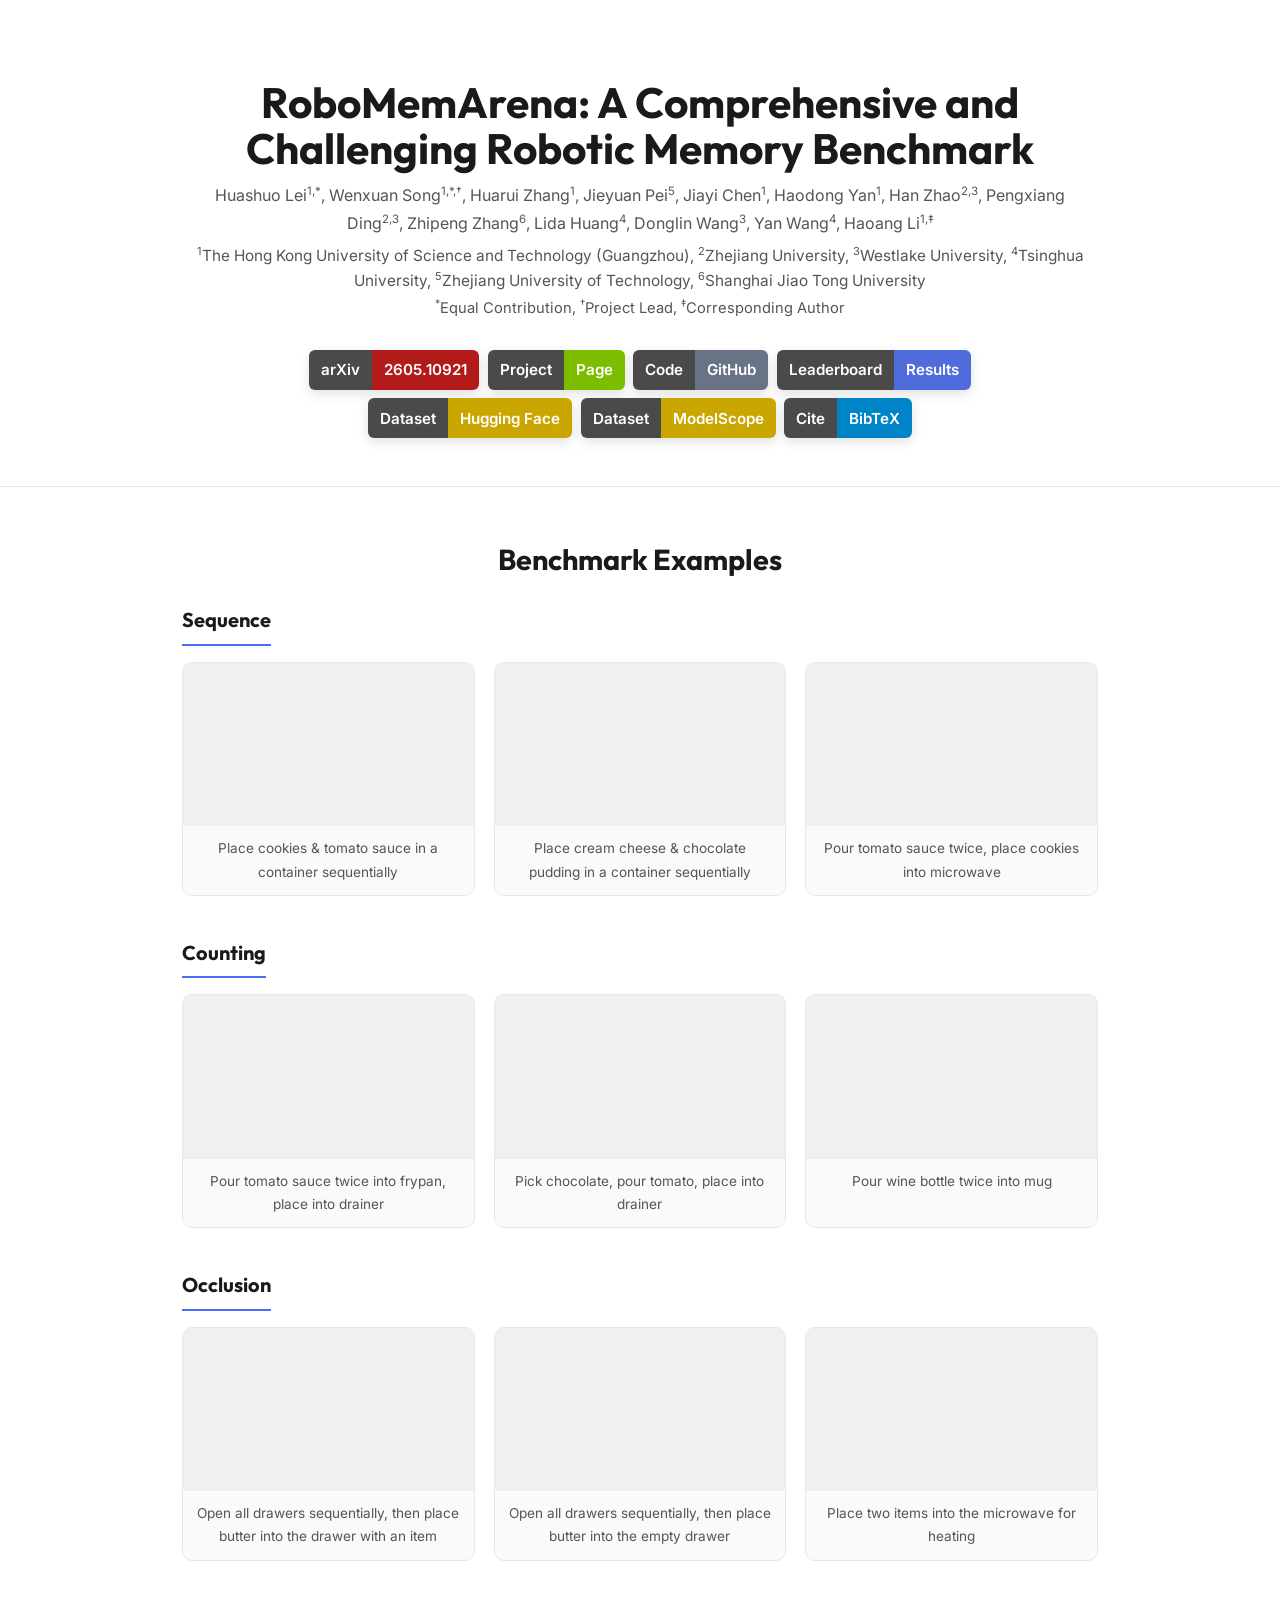
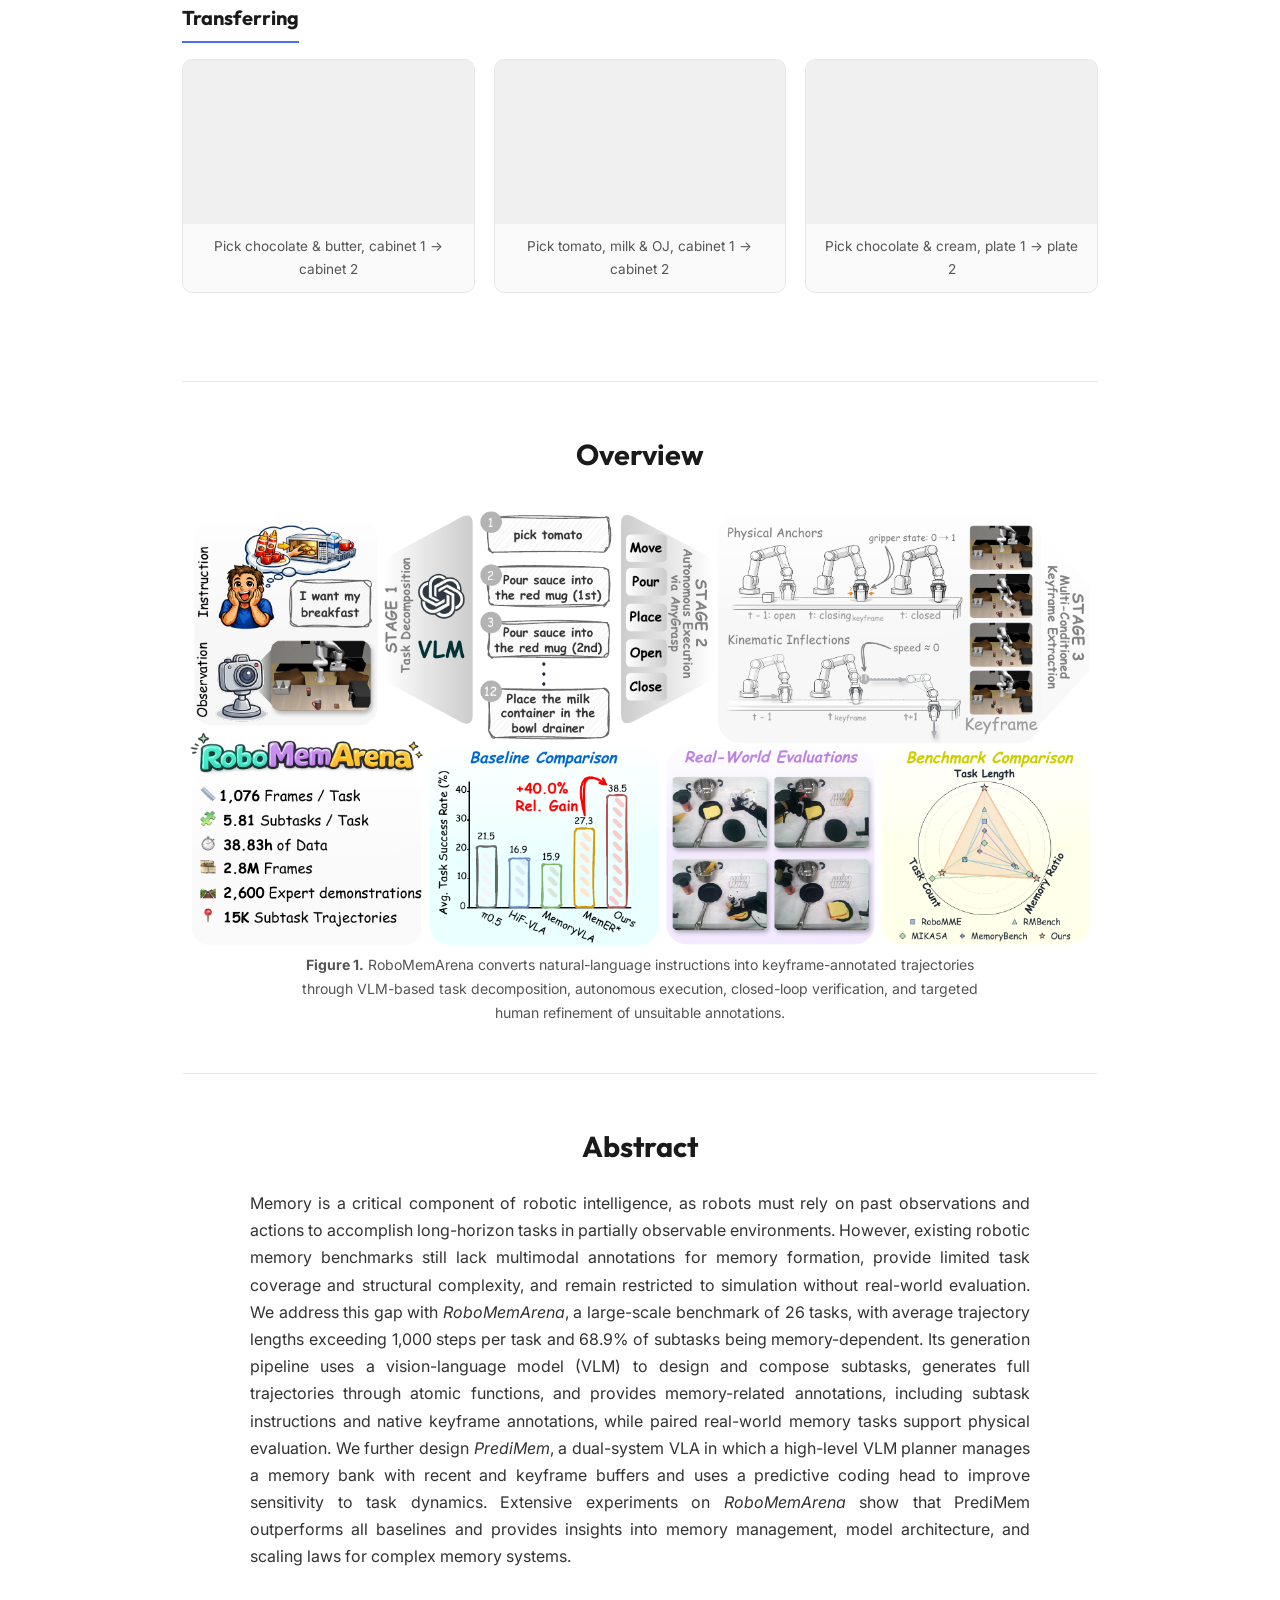
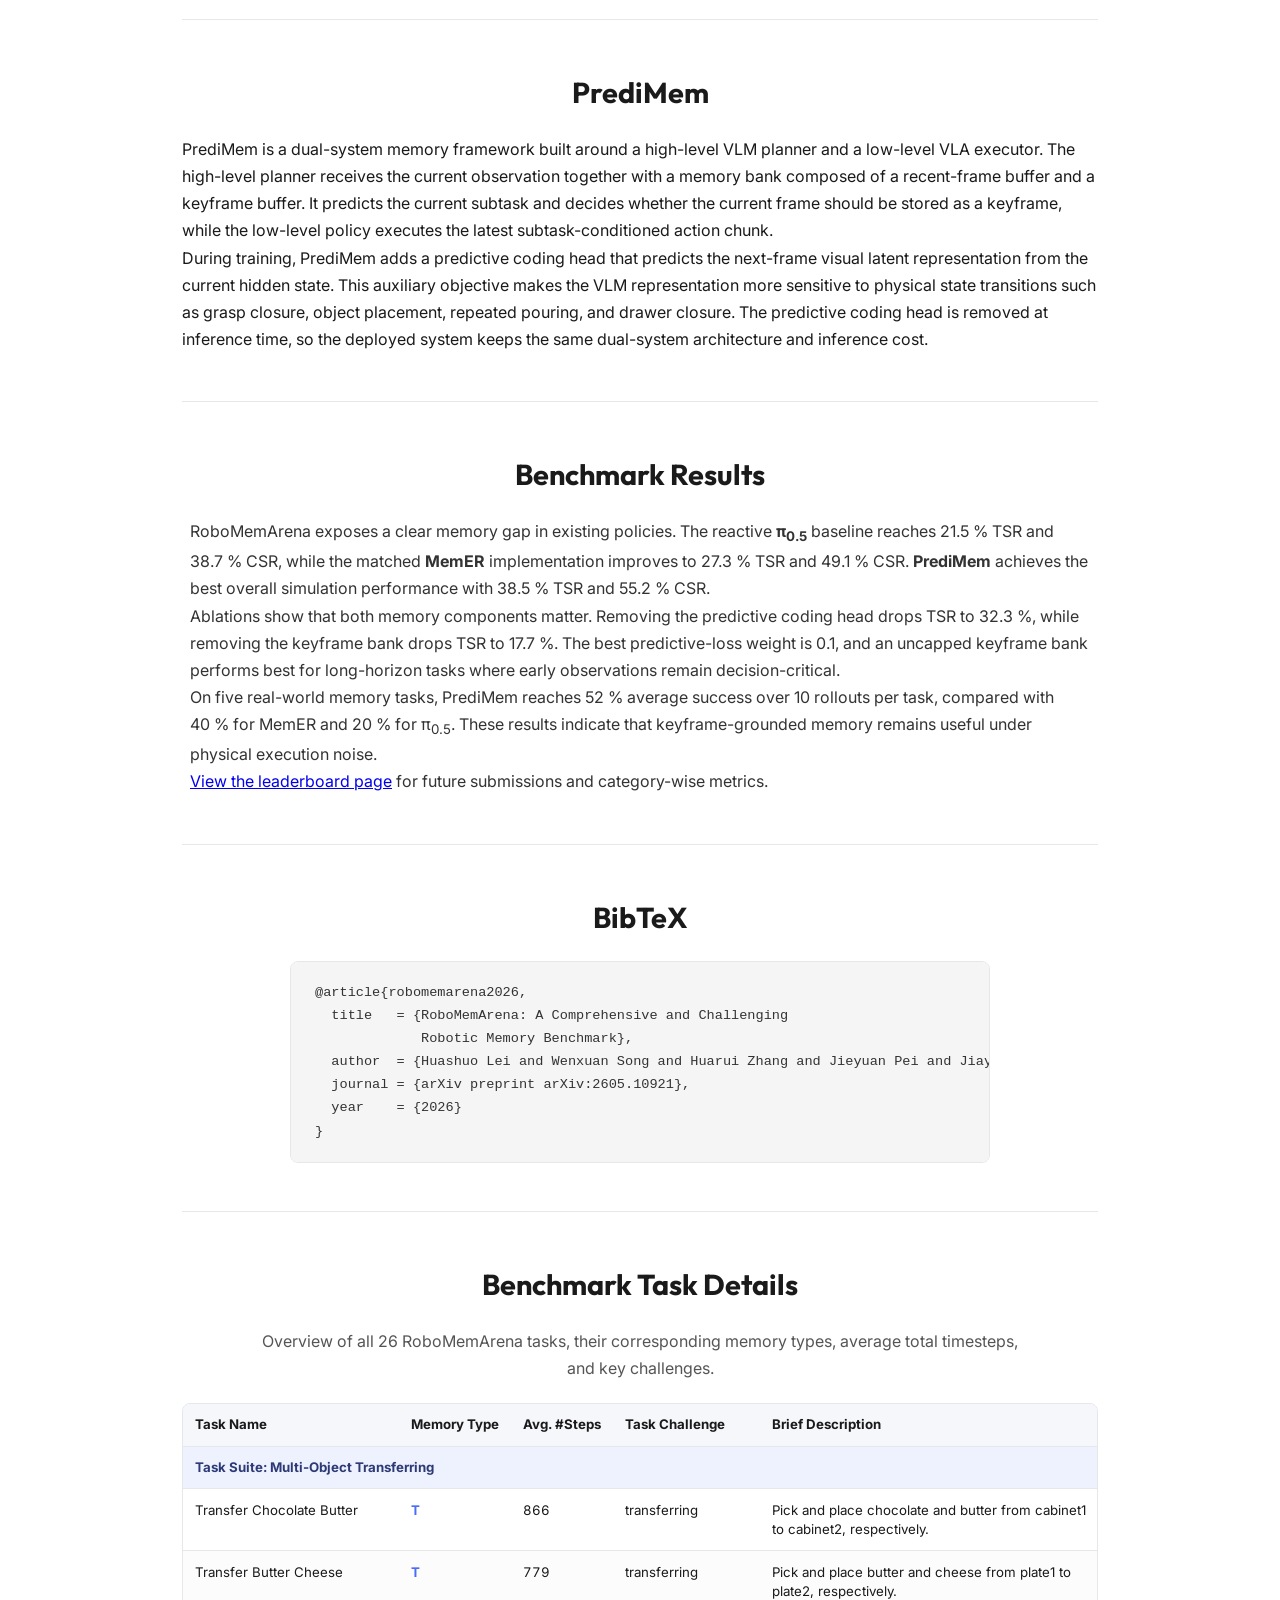
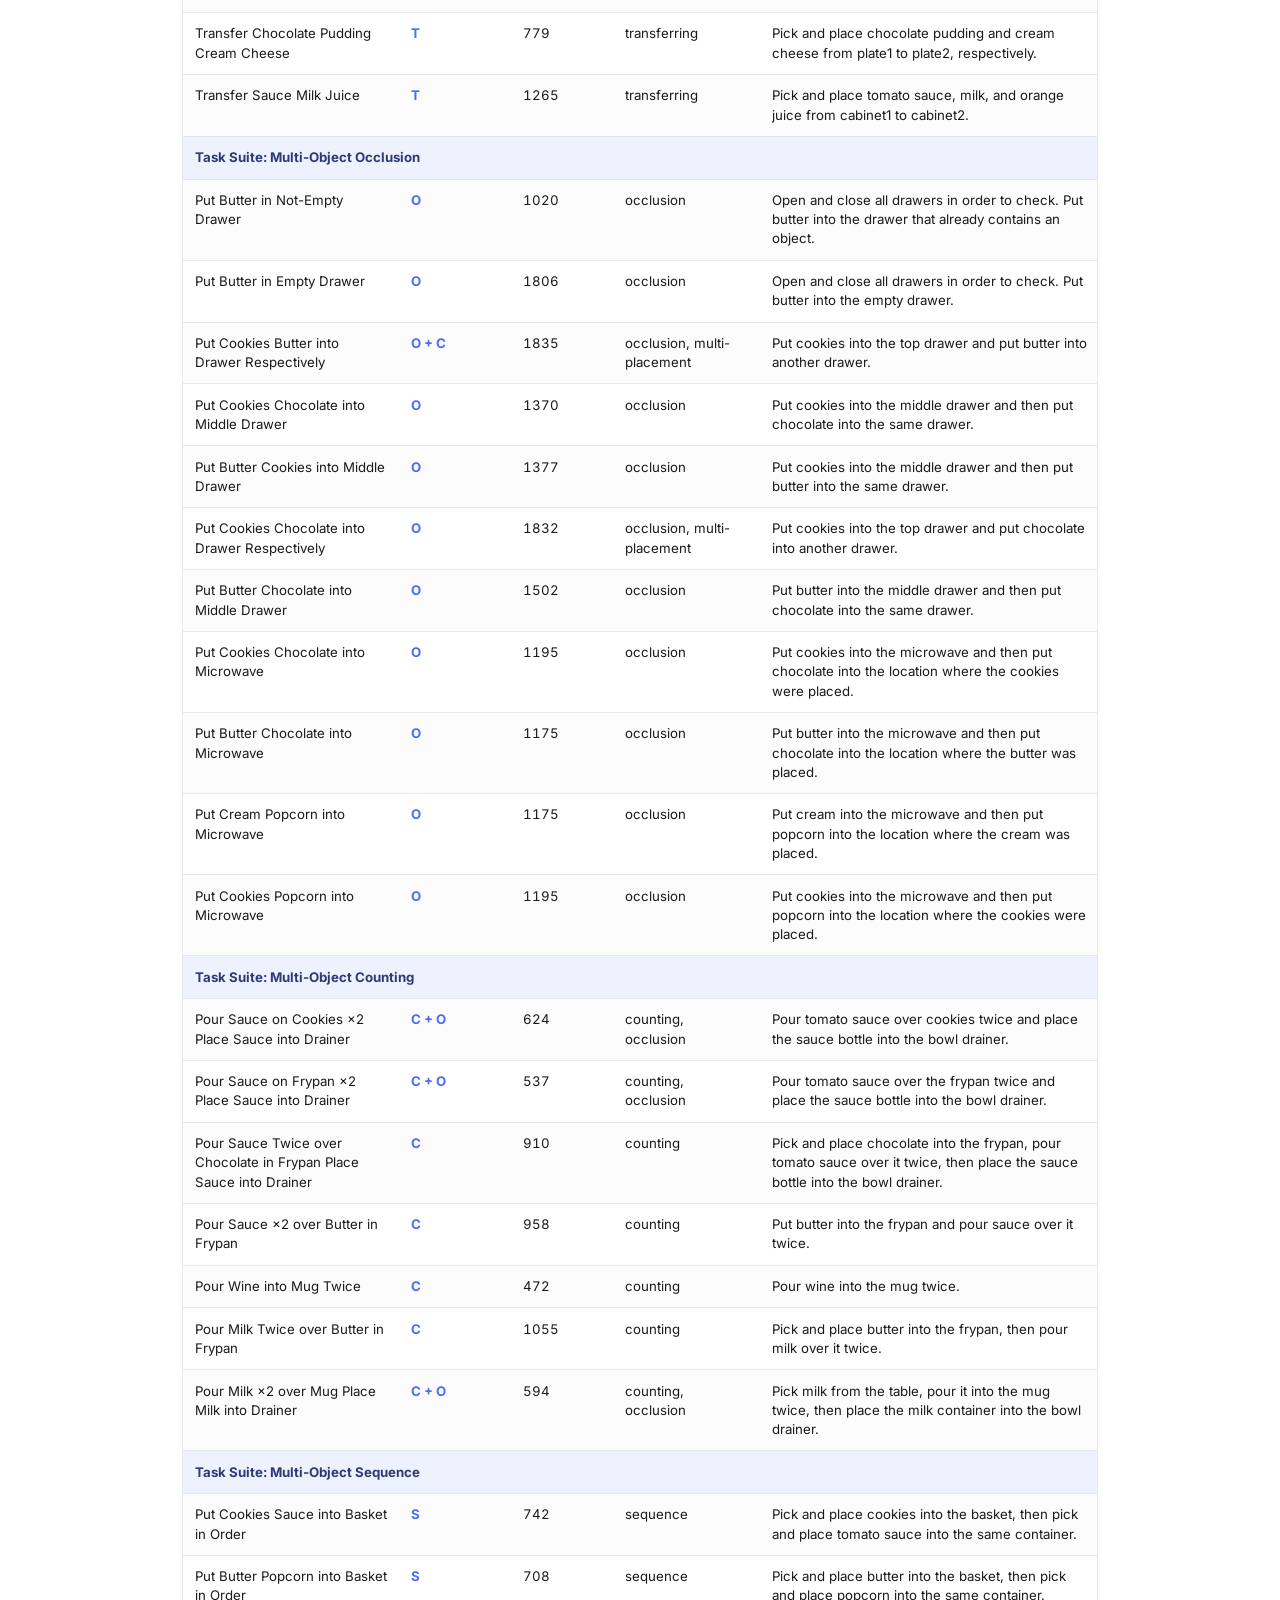
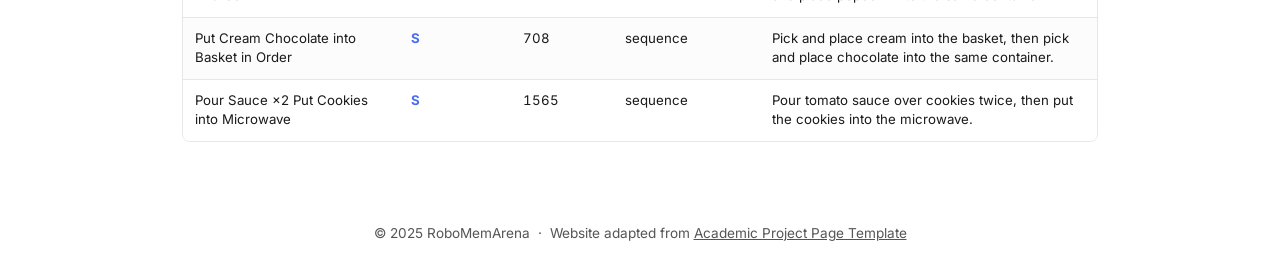
==== commit 01e4d0ac: "Update dataset docs and task descriptions" ====
--- a/index.html
+++ b/index.html
@@ -263,7 +263,7 @@
                             <td class="memory-type">T</td>
                             <td class="steps">866</td>
                             <td>transferring</td>
-                            <td>Pick and place chocolate and butter from plate1 to plate2, respectively.</td>
+                            <td>Pick and place chocolate and butter from cabinet1 to cabinet2, respectively.</td>
                         </tr>
                         <tr>
                             <td>Transfer Butter Cheese</td>
@@ -273,11 +273,11 @@
                             <td>Pick and place butter and cheese from plate1 to plate2, respectively.</td>
                         </tr>
                         <tr>
-                            <td>Transfer Popcorn Cookies</td>
+                            <td>Transfer Chocolate Pudding Cream Cheese</td>
                             <td class="memory-type">T</td>
                             <td class="steps">779</td>
                             <td>transferring</td>
-                            <td>Pick and place popcorn and cookies from plate1 to plate2, respectively.</td>
+                            <td>Pick and place chocolate pudding and cream cheese from plate1 to plate2, respectively.</td>
                         </tr>
                         <tr>
                             <td>Transfer Sauce Milk Juice</td>
@@ -295,14 +295,14 @@
                             <td class="memory-type">O</td>
                             <td class="steps">1020</td>
                             <td>occlusion</td>
-                            <td>Open all drawers in order. Put butter into the drawer that already contains an object.</td>
+                            <td>Open and close all drawers in order to check. Put butter into the drawer that already contains an object.</td>
                         </tr>
                         <tr>
                             <td>Put Butter in Empty Drawer</td>
                             <td class="memory-type">O</td>
                             <td class="steps">1806</td>
                             <td>occlusion</td>
-                            <td>Open all drawers in order. Put butter into the empty drawer.</td>
+                            <td>Open and close all drawers in order to check. Put butter into the empty drawer.</td>
                         </tr>
                         <tr>
                             <td>Put Cookies Butter into Drawer Respectively</td>
@@ -323,7 +323,7 @@
                             <td class="memory-type">O</td>
                             <td class="steps">1377</td>
                             <td>occlusion</td>
-                            <td>Put butter into the middle drawer and then put cookies into the same drawer.</td>
+                            <td>Put cookies into the middle drawer and then put butter into the same drawer.</td>
                         </tr>
                         <tr>
                             <td>Put Cookies Chocolate into Drawer Respectively</td>
@@ -429,21 +429,21 @@
                             <td class="memory-type">S</td>
                             <td class="steps">742</td>
                             <td>sequence</td>
-                            <td>Pick and place cookies into the basket, then pick and place tomato sauce into the same basket.</td>
+                            <td>Pick and place cookies into the basket, then pick and place tomato sauce into the same container.</td>
                         </tr>
                         <tr>
                             <td>Put Butter Popcorn into Basket in Order</td>
                             <td class="memory-type">S</td>
                             <td class="steps">708</td>
                             <td>sequence</td>
-                            <td>Pick and place butter into the basket, then pick and place popcorn into the same basket.</td>
+                            <td>Pick and place butter into the basket, then pick and place popcorn into the same container.</td>
                         </tr>
                         <tr>
                             <td>Put Cream Chocolate into Basket in Order</td>
                             <td class="memory-type">S</td>
                             <td class="steps">708</td>
                             <td>sequence</td>
-                            <td>Pick and place cream into the basket, then pick and place chocolate into the same basket.</td>
+                            <td>Pick and place cream into the basket, then pick and place chocolate into the same container.</td>
                         </tr>
                         <tr>
                             <td>Pour Sauce &times;2 Put Cookies into Microwave</td>
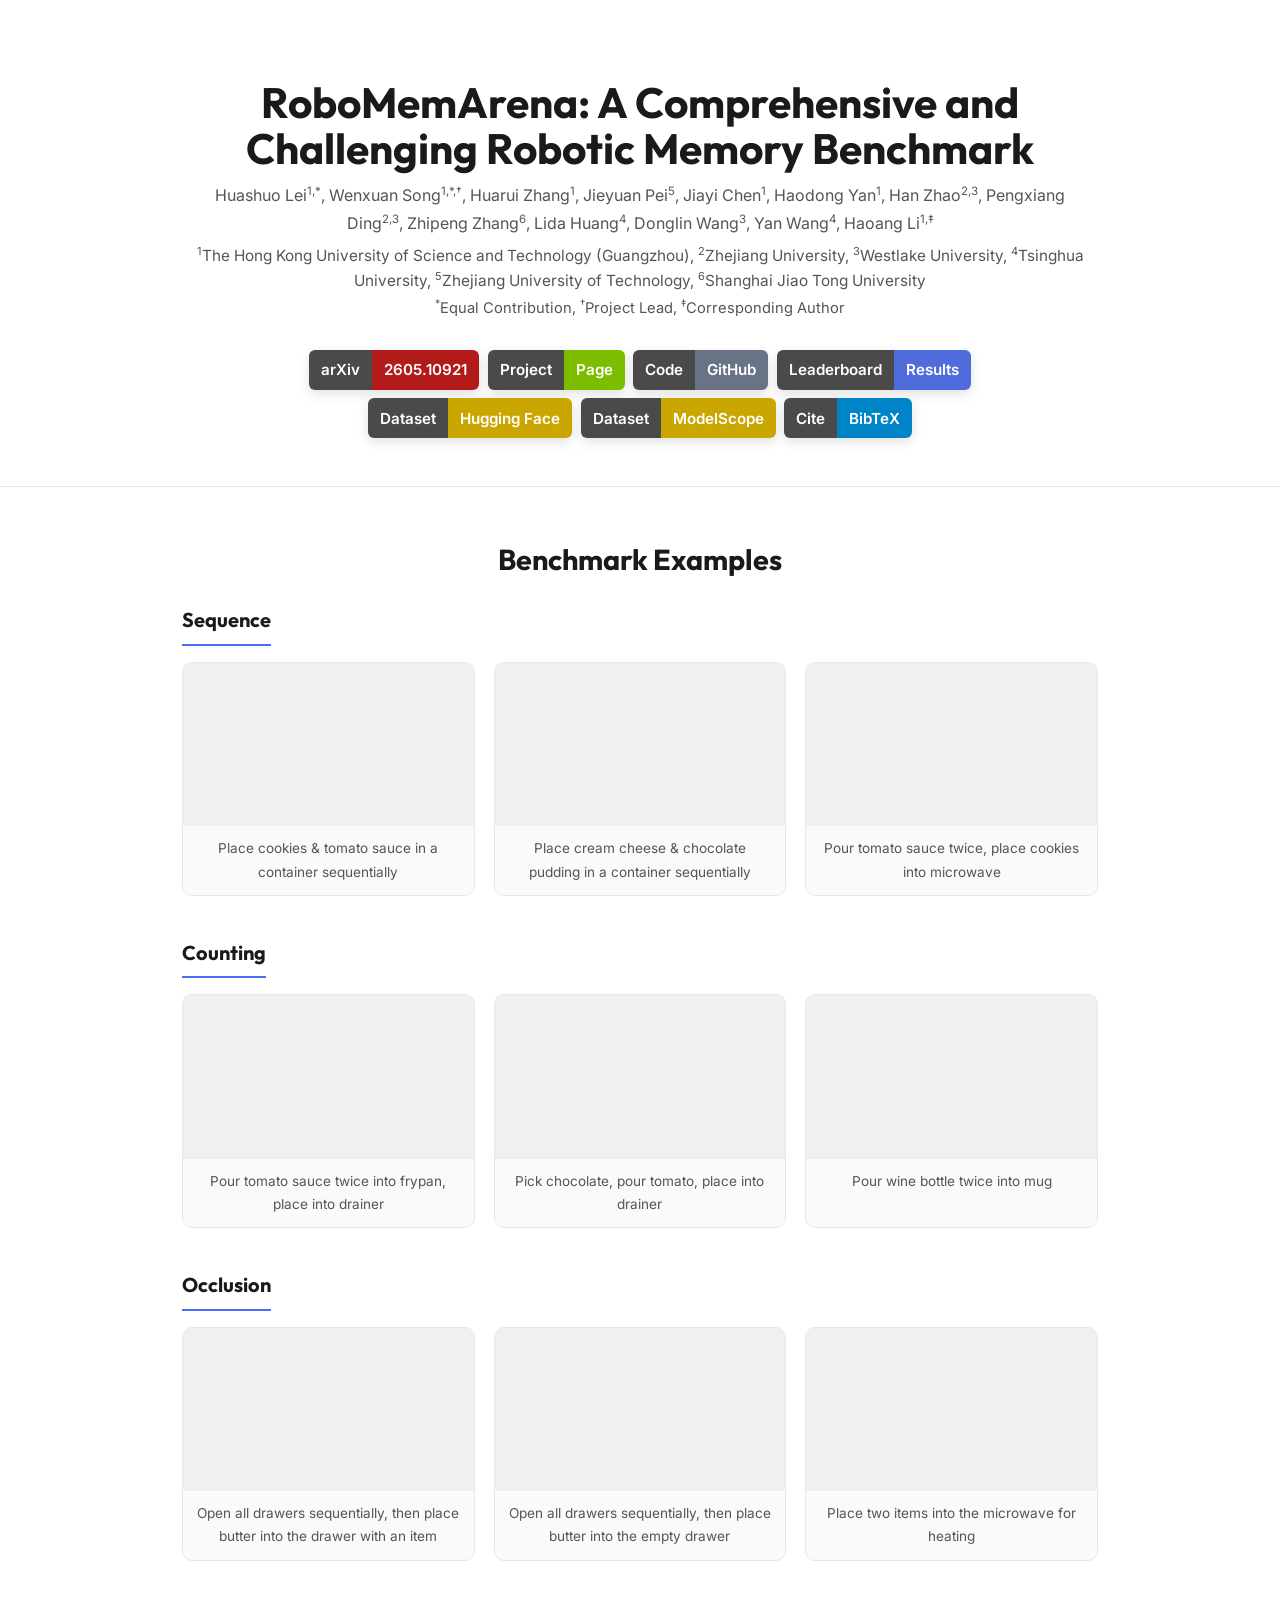
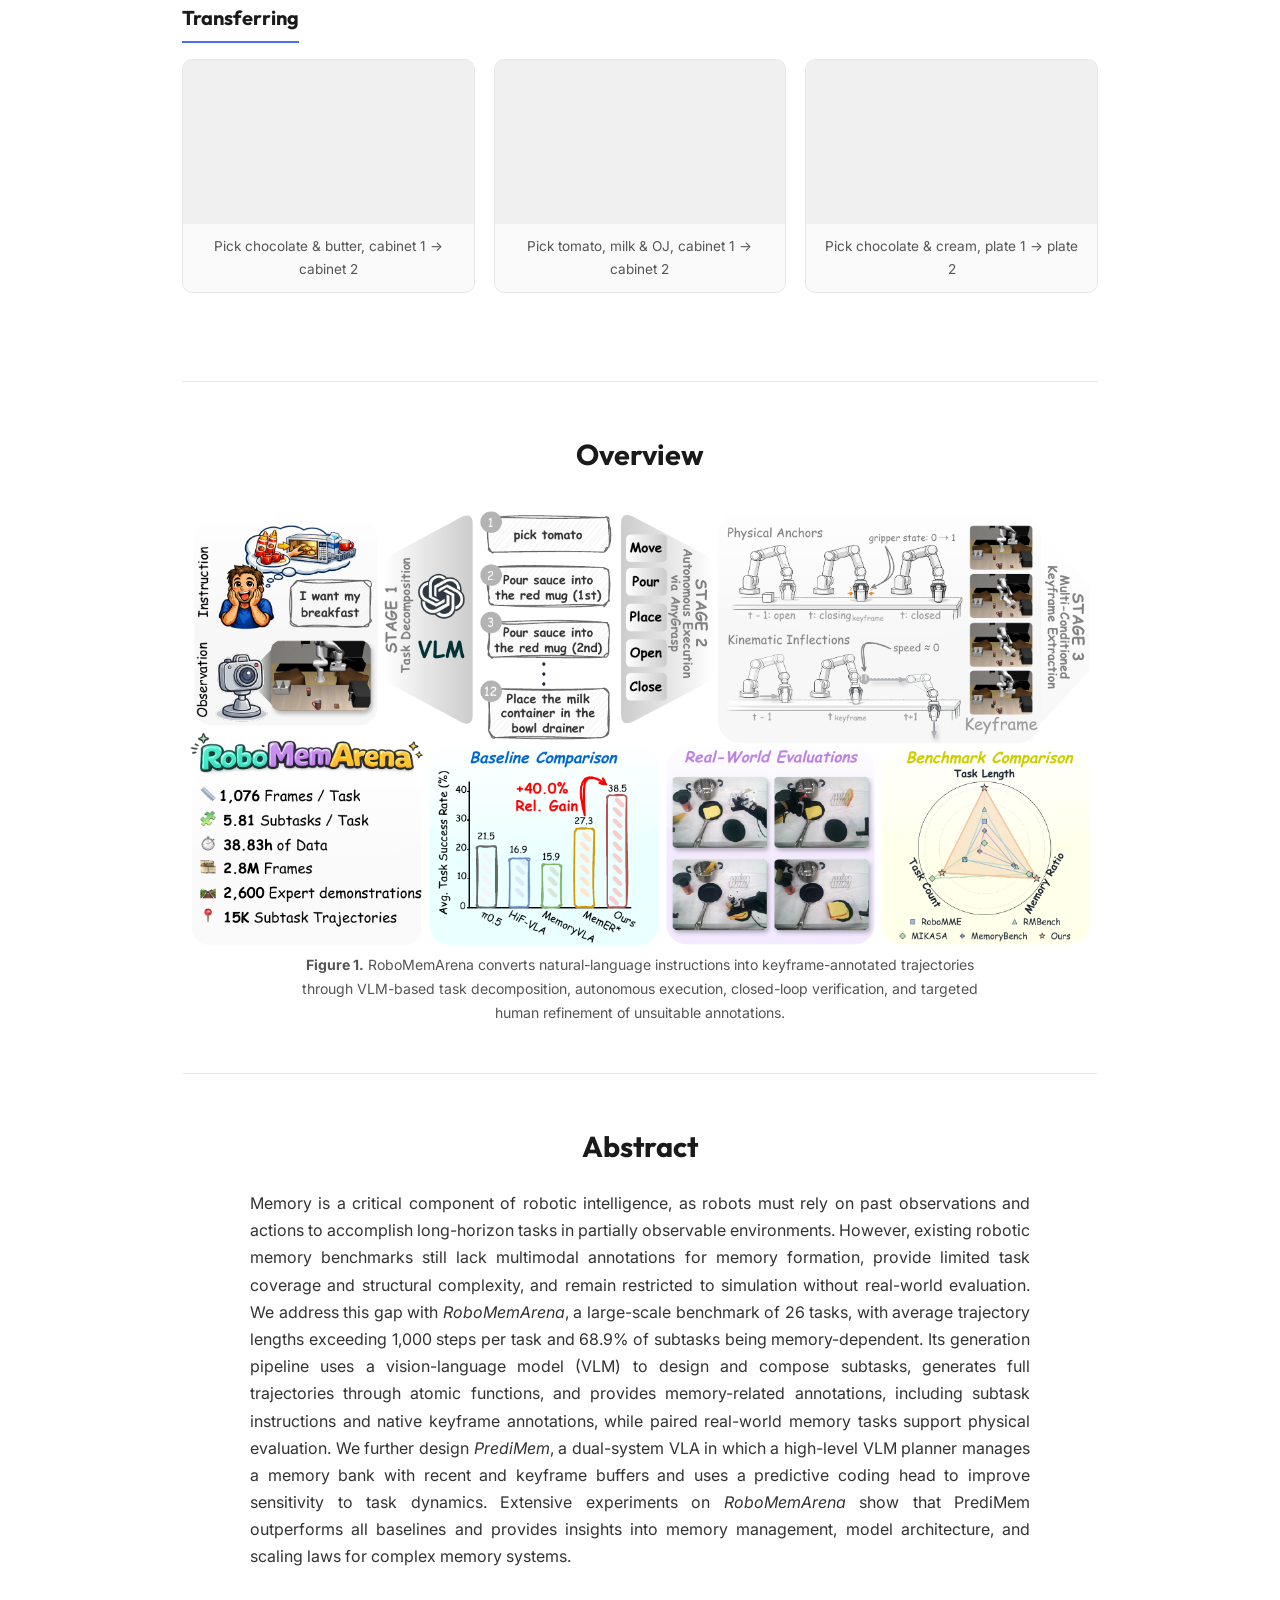
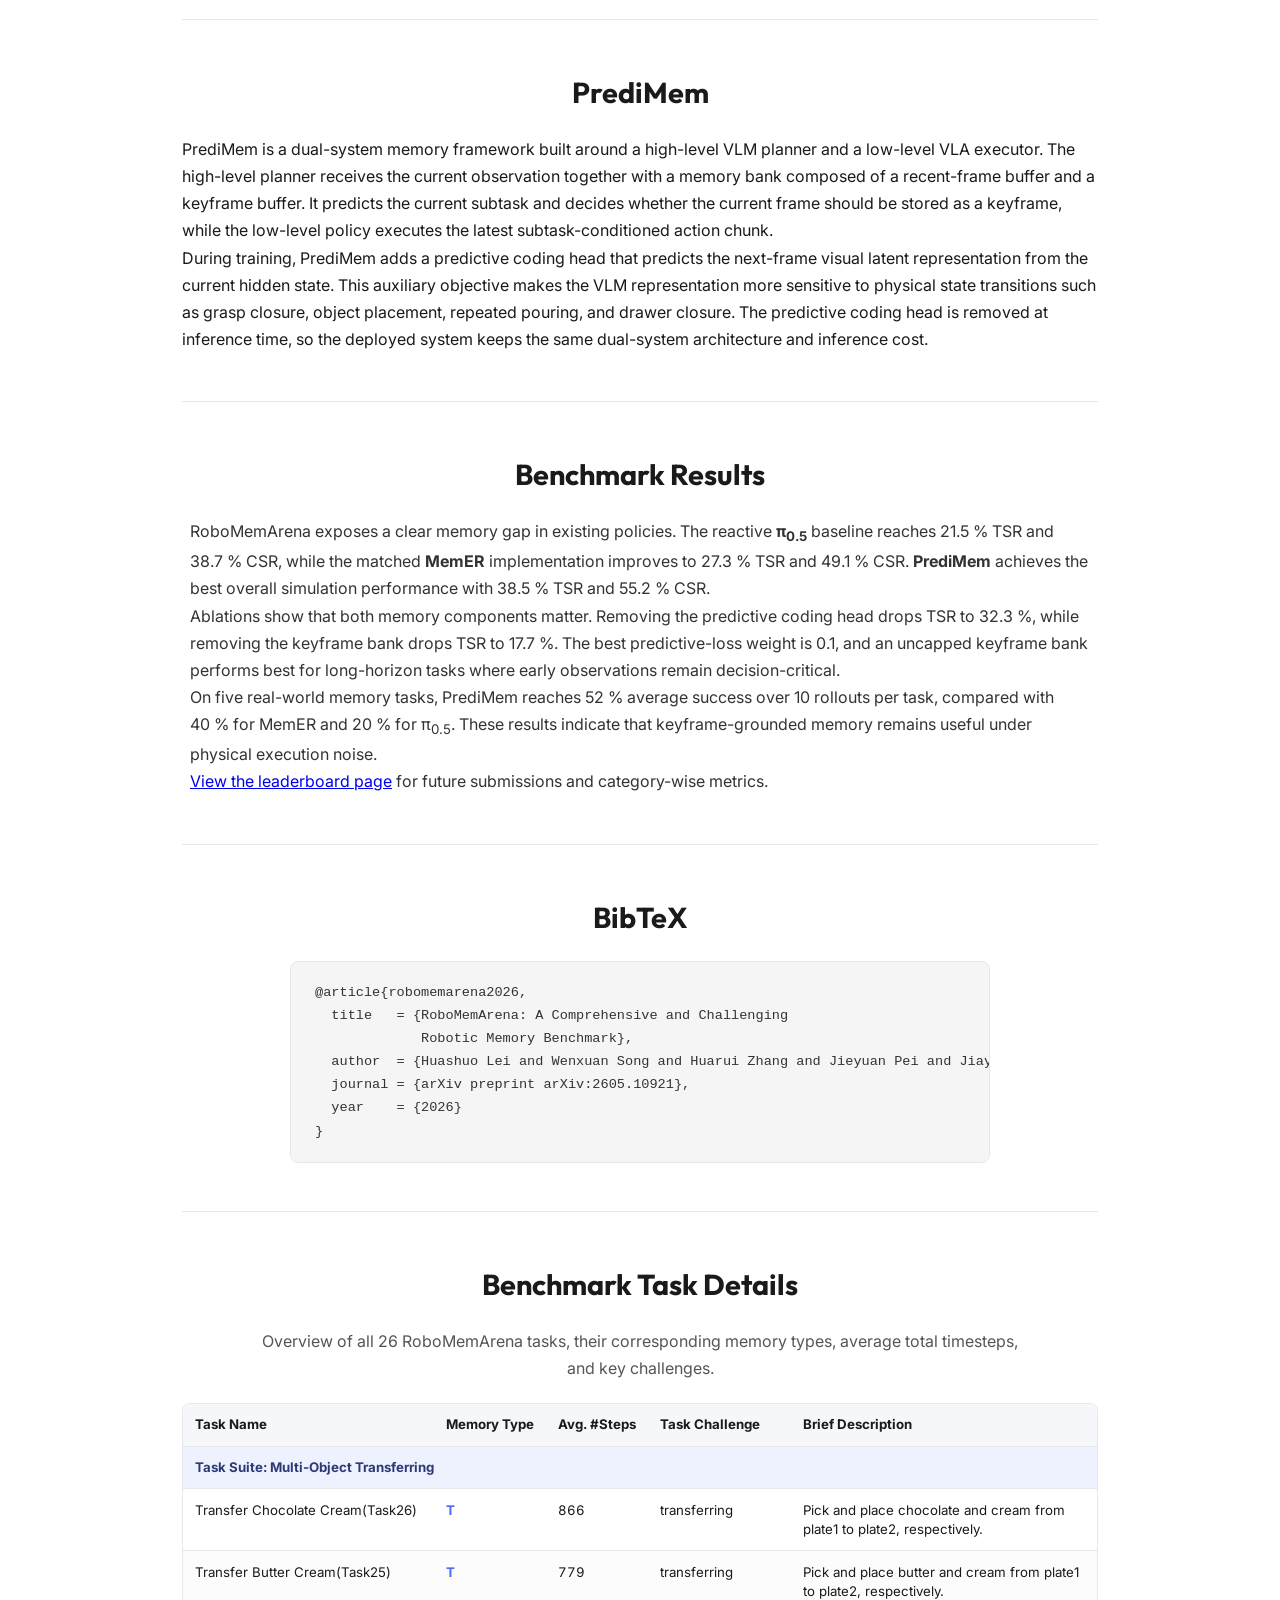
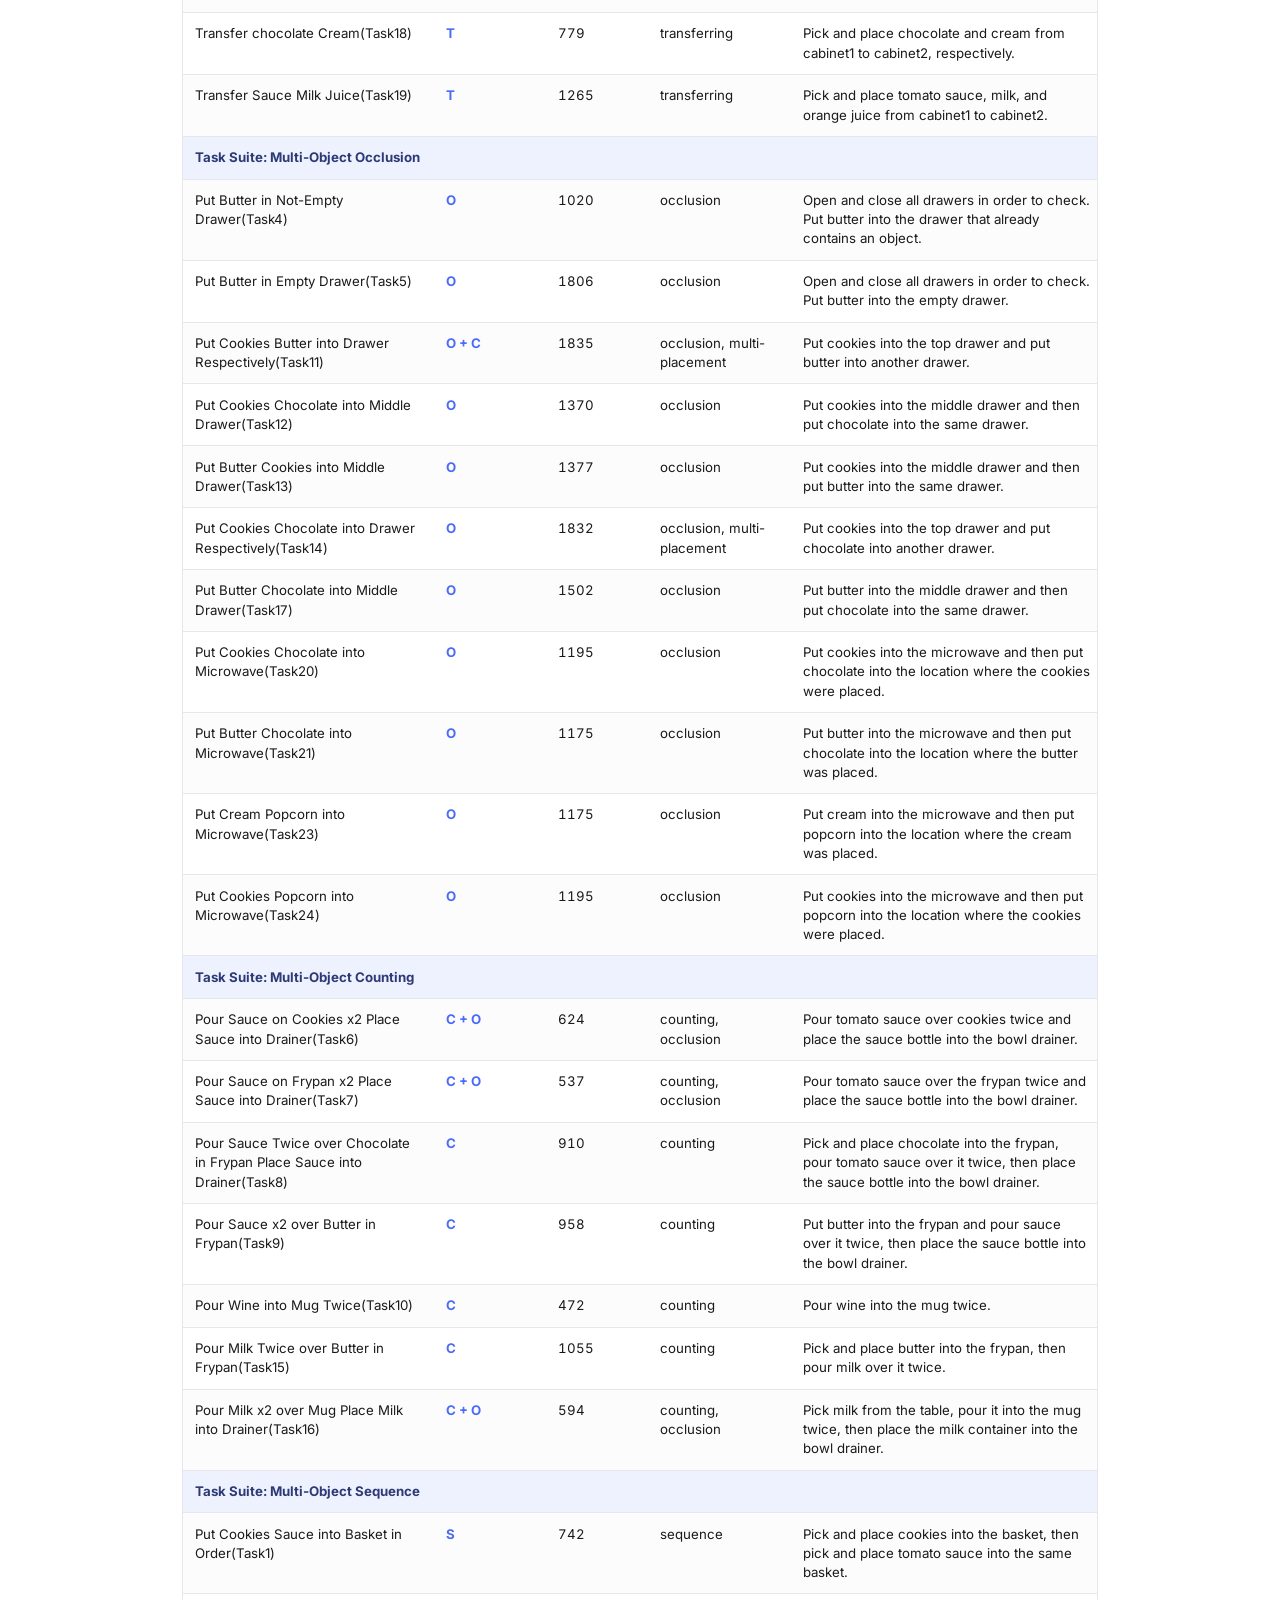
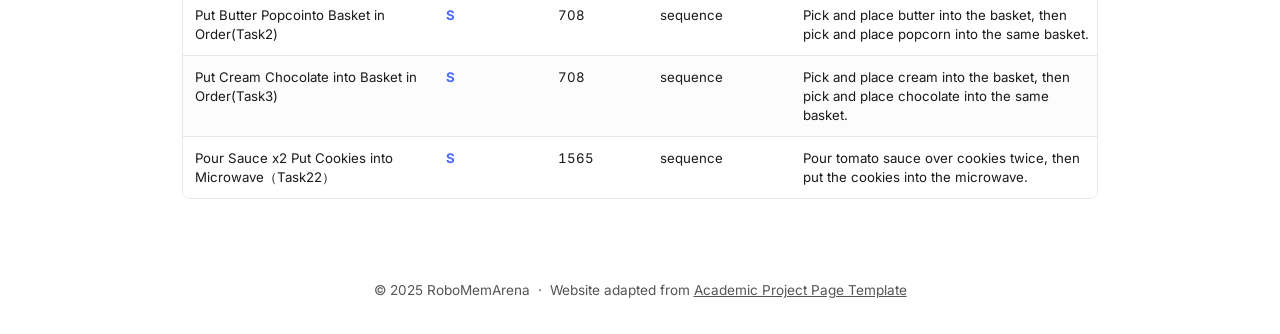
==== commit eed46a1e: "Sync benchmark task descriptions" ====
--- a/index.html
+++ b/index.html
@@ -259,28 +259,28 @@
                             <td colspan="5">Task Suite: Multi-Object Transferring</td>
                         </tr>
                         <tr>
-                            <td>Transfer Chocolate Butter</td>
+                            <td>Transfer Chocolate Cream(Task26)</td>
                             <td class="memory-type">T</td>
                             <td class="steps">866</td>
                             <td>transferring</td>
-                            <td>Pick and place chocolate and butter from cabinet1 to cabinet2, respectively.</td>
-                        </tr>
-                        <tr>
-                            <td>Transfer Butter Cheese</td>
+                            <td>Pick and place chocolate and cream from plate1 to plate2, respectively.</td>
+                        </tr>
+                        <tr>
+                            <td>Transfer Butter Cream(Task25)</td>
                             <td class="memory-type">T</td>
                             <td class="steps">779</td>
                             <td>transferring</td>
-                            <td>Pick and place butter and cheese from plate1 to plate2, respectively.</td>
-                        </tr>
-                        <tr>
-                            <td>Transfer Chocolate Pudding Cream Cheese</td>
+                            <td>Pick and place butter and cream from plate1 to plate2, respectively.</td>
+                        </tr>
+                        <tr>
+                            <td>Transfer chocolate Cream(Task18)</td>
                             <td class="memory-type">T</td>
                             <td class="steps">779</td>
                             <td>transferring</td>
-                            <td>Pick and place chocolate pudding and cream cheese from plate1 to plate2, respectively.</td>
-                        </tr>
-                        <tr>
-                            <td>Transfer Sauce Milk Juice</td>
+                            <td>Pick and place chocolate and cream from cabinet1 to cabinet2, respectively.</td>
+                        </tr>
+                        <tr>
+                            <td>Transfer Sauce Milk Juice(Task19)</td>
                             <td class="memory-type">T</td>
                             <td class="steps">1265</td>
                             <td>transferring</td>
@@ -291,77 +291,77 @@
                             <td colspan="5">Task Suite: Multi-Object Occlusion</td>
                         </tr>
                         <tr>
-                            <td>Put Butter in Not-Empty Drawer</td>
+                            <td>Put Butter in Not-Empty Drawer(Task4)</td>
                             <td class="memory-type">O</td>
                             <td class="steps">1020</td>
                             <td>occlusion</td>
                             <td>Open and close all drawers in order to check. Put butter into the drawer that already contains an object.</td>
                         </tr>
                         <tr>
-                            <td>Put Butter in Empty Drawer</td>
+                            <td>Put Butter in Empty Drawer(Task5)</td>
                             <td class="memory-type">O</td>
                             <td class="steps">1806</td>
                             <td>occlusion</td>
                             <td>Open and close all drawers in order to check. Put butter into the empty drawer.</td>
                         </tr>
                         <tr>
-                            <td>Put Cookies Butter into Drawer Respectively</td>
+                            <td>Put Cookies Butter into Drawer Respectively(Task11)</td>
                             <td class="memory-type">O + C</td>
                             <td class="steps">1835</td>
                             <td>occlusion, multi-placement</td>
                             <td>Put cookies into the top drawer and put butter into another drawer.</td>
                         </tr>
                         <tr>
-                            <td>Put Cookies Chocolate into Middle Drawer</td>
+                            <td>Put Cookies Chocolate into Middle Drawer(Task12)</td>
                             <td class="memory-type">O</td>
                             <td class="steps">1370</td>
                             <td>occlusion</td>
                             <td>Put cookies into the middle drawer and then put chocolate into the same drawer.</td>
                         </tr>
                         <tr>
-                            <td>Put Butter Cookies into Middle Drawer</td>
+                            <td>Put Butter Cookies into Middle Drawer(Task13)</td>
                             <td class="memory-type">O</td>
                             <td class="steps">1377</td>
                             <td>occlusion</td>
                             <td>Put cookies into the middle drawer and then put butter into the same drawer.</td>
                         </tr>
                         <tr>
-                            <td>Put Cookies Chocolate into Drawer Respectively</td>
+                            <td>Put Cookies Chocolate into Drawer Respectively(Task14)</td>
                             <td class="memory-type">O</td>
                             <td class="steps">1832</td>
                             <td>occlusion, multi-placement</td>
                             <td>Put cookies into the top drawer and put chocolate into another drawer.</td>
                         </tr>
                         <tr>
-                            <td>Put Butter Chocolate into Middle Drawer</td>
+                            <td>Put Butter Chocolate into Middle Drawer(Task17)</td>
                             <td class="memory-type">O</td>
                             <td class="steps">1502</td>
                             <td>occlusion</td>
                             <td>Put butter into the middle drawer and then put chocolate into the same drawer.</td>
                         </tr>
                         <tr>
-                            <td>Put Cookies Chocolate into Microwave</td>
+                            <td>Put Cookies Chocolate into Microwave(Task20)</td>
                             <td class="memory-type">O</td>
                             <td class="steps">1195</td>
                             <td>occlusion</td>
                             <td>Put cookies into the microwave and then put chocolate into the location where the cookies were placed.</td>
                         </tr>
                         <tr>
-                            <td>Put Butter Chocolate into Microwave</td>
+                            <td>Put Butter Chocolate into Microwave(Task21)</td>
                             <td class="memory-type">O</td>
                             <td class="steps">1175</td>
                             <td>occlusion</td>
                             <td>Put butter into the microwave and then put chocolate into the location where the butter was placed.</td>
                         </tr>
                         <tr>
-                            <td>Put Cream Popcorn into Microwave</td>
+                            <td>Put Cream Popcorn into Microwave(Task23)</td>
                             <td class="memory-type">O</td>
                             <td class="steps">1175</td>
                             <td>occlusion</td>
                             <td>Put cream into the microwave and then put popcorn into the location where the cream was placed.</td>
                         </tr>
                         <tr>
-                            <td>Put Cookies Popcorn into Microwave</td>
+                            <td>Put Cookies Popcorn into Microwave(Task24)</td>
                             <td class="memory-type">O</td>
                             <td class="steps">1195</td>
                             <td>occlusion</td>
@@ -372,49 +372,49 @@
                             <td colspan="5">Task Suite: Multi-Object Counting</td>
                         </tr>
                         <tr>
-                            <td>Pour Sauce on Cookies &times;2 Place Sauce into Drainer</td>
+                            <td>Pour Sauce on Cookies x2 Place Sauce into Drainer(Task6)</td>
                             <td class="memory-type">C + O</td>
                             <td class="steps">624</td>
                             <td>counting, occlusion</td>
                             <td>Pour tomato sauce over cookies twice and place the sauce bottle into the bowl drainer.</td>
                         </tr>
                         <tr>
-                            <td>Pour Sauce on Frypan &times;2 Place Sauce into Drainer</td>
+                            <td>Pour Sauce on Frypan x2 Place Sauce into Drainer(Task7)</td>
                             <td class="memory-type">C + O</td>
                             <td class="steps">537</td>
                             <td>counting, occlusion</td>
                             <td>Pour tomato sauce over the frypan twice and place the sauce bottle into the bowl drainer.</td>
                         </tr>
                         <tr>
-                            <td>Pour Sauce Twice over Chocolate in Frypan Place Sauce into Drainer</td>
+                            <td>Pour Sauce Twice over Chocolate in Frypan Place Sauce into Drainer(Task8)</td>
                             <td class="memory-type">C</td>
                             <td class="steps">910</td>
                             <td>counting</td>
                             <td>Pick and place chocolate into the frypan, pour tomato sauce over it twice, then place the sauce bottle into the bowl drainer.</td>
                         </tr>
                         <tr>
-                            <td>Pour Sauce &times;2 over Butter in Frypan</td>
+                            <td>Pour Sauce x2 over Butter in Frypan(Task9)</td>
                             <td class="memory-type">C</td>
                             <td class="steps">958</td>
                             <td>counting</td>
-                            <td>Put butter into the frypan and pour sauce over it twice.</td>
-                        </tr>
-                        <tr>
-                            <td>Pour Wine into Mug Twice</td>
+                            <td>Put butter into the frypan and pour sauce over it twice, then place the sauce bottle into the bowl drainer.</td>
+                        </tr>
+                        <tr>
+                            <td>Pour Wine into Mug Twice(Task10)</td>
                             <td class="memory-type">C</td>
                             <td class="steps">472</td>
                             <td>counting</td>
                             <td>Pour wine into the mug twice.</td>
                         </tr>
                         <tr>
-                            <td>Pour Milk Twice over Butter in Frypan</td>
+                            <td>Pour Milk Twice over Butter in Frypan(Task15)</td>
                             <td class="memory-type">C</td>
                             <td class="steps">1055</td>
                             <td>counting</td>
                             <td>Pick and place butter into the frypan, then pour milk over it twice.</td>
                         </tr>
                         <tr>
-                            <td>Pour Milk &times;2 over Mug Place Milk into Drainer</td>
+                            <td>Pour Milk x2 over Mug Place Milk into Drainer(Task16)</td>
                             <td class="memory-type">C + O</td>
                             <td class="steps">594</td>
                             <td>counting, occlusion</td>
@@ -425,28 +425,28 @@
                             <td colspan="5">Task Suite: Multi-Object Sequence</td>
                         </tr>
                         <tr>
-                            <td>Put Cookies Sauce into Basket in Order</td>
+                            <td>Put Cookies Sauce into Basket in Order(Task1)</td>
                             <td class="memory-type">S</td>
                             <td class="steps">742</td>
                             <td>sequence</td>
-                            <td>Pick and place cookies into the basket, then pick and place tomato sauce into the same container.</td>
-                        </tr>
-                        <tr>
-                            <td>Put Butter Popcorn into Basket in Order</td>
+                            <td>Pick and place cookies into the basket, then pick and place tomato sauce into the same basket.</td>
+                        </tr>
+                        <tr>
+                            <td>Put Butter Popcointo Basket in Order(Task2)</td>
                             <td class="memory-type">S</td>
                             <td class="steps">708</td>
                             <td>sequence</td>
-                            <td>Pick and place butter into the basket, then pick and place popcorn into the same container.</td>
-                        </tr>
-                        <tr>
-                            <td>Put Cream Chocolate into Basket in Order</td>
+                            <td>Pick and place butter into the basket, then pick and place popcorn into the same basket.</td>
+                        </tr>
+                        <tr>
+                            <td>Put Cream Chocolate into Basket in Order(Task3)</td>
                             <td class="memory-type">S</td>
                             <td class="steps">708</td>
                             <td>sequence</td>
-                            <td>Pick and place cream into the basket, then pick and place chocolate into the same container.</td>
-                        </tr>
-                        <tr>
-                            <td>Pour Sauce &times;2 Put Cookies into Microwave</td>
+                            <td>Pick and place cream into the basket, then pick and place chocolate into the same basket.</td>
+                        </tr>
+                        <tr>
+                            <td>Pour Sauce x2 Put Cookies into Microwave（Task22）</td>
                             <td class="memory-type">S</td>
                             <td class="steps">1565</td>
                             <td>sequence</td>
